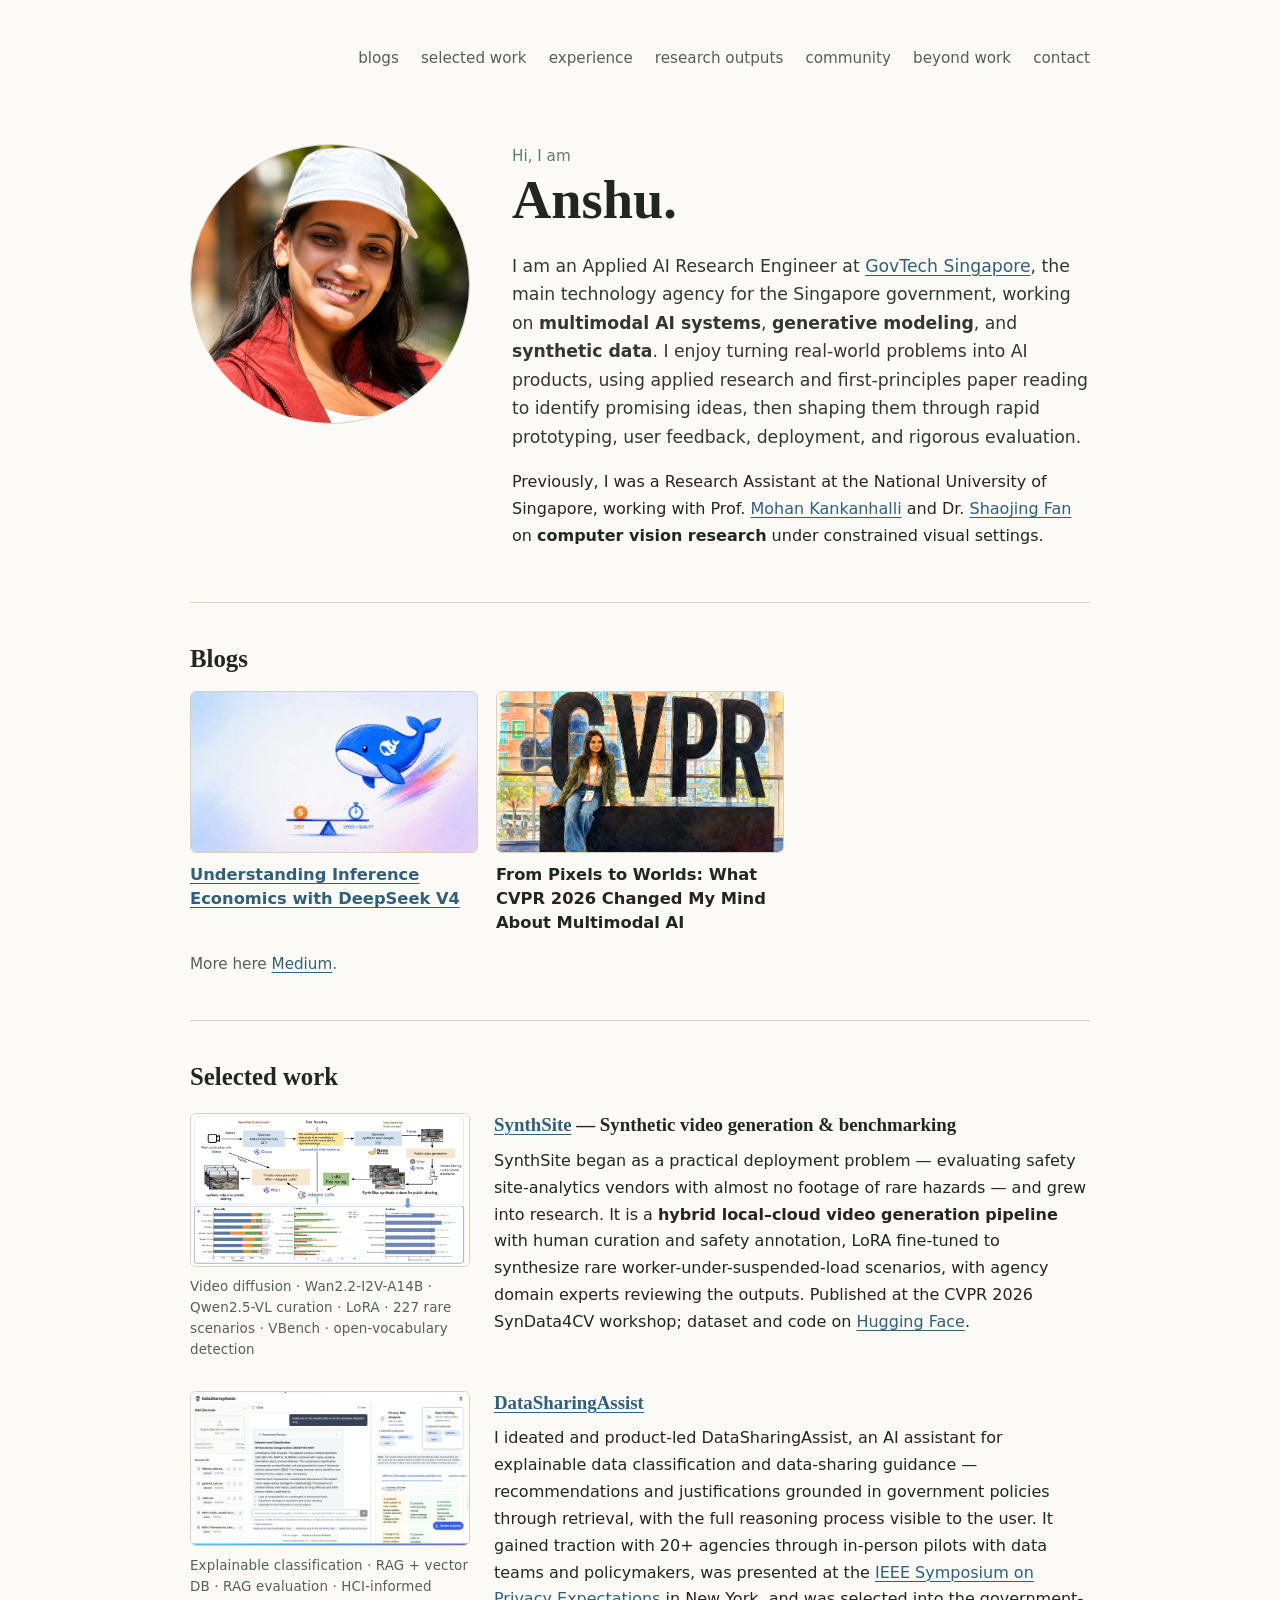
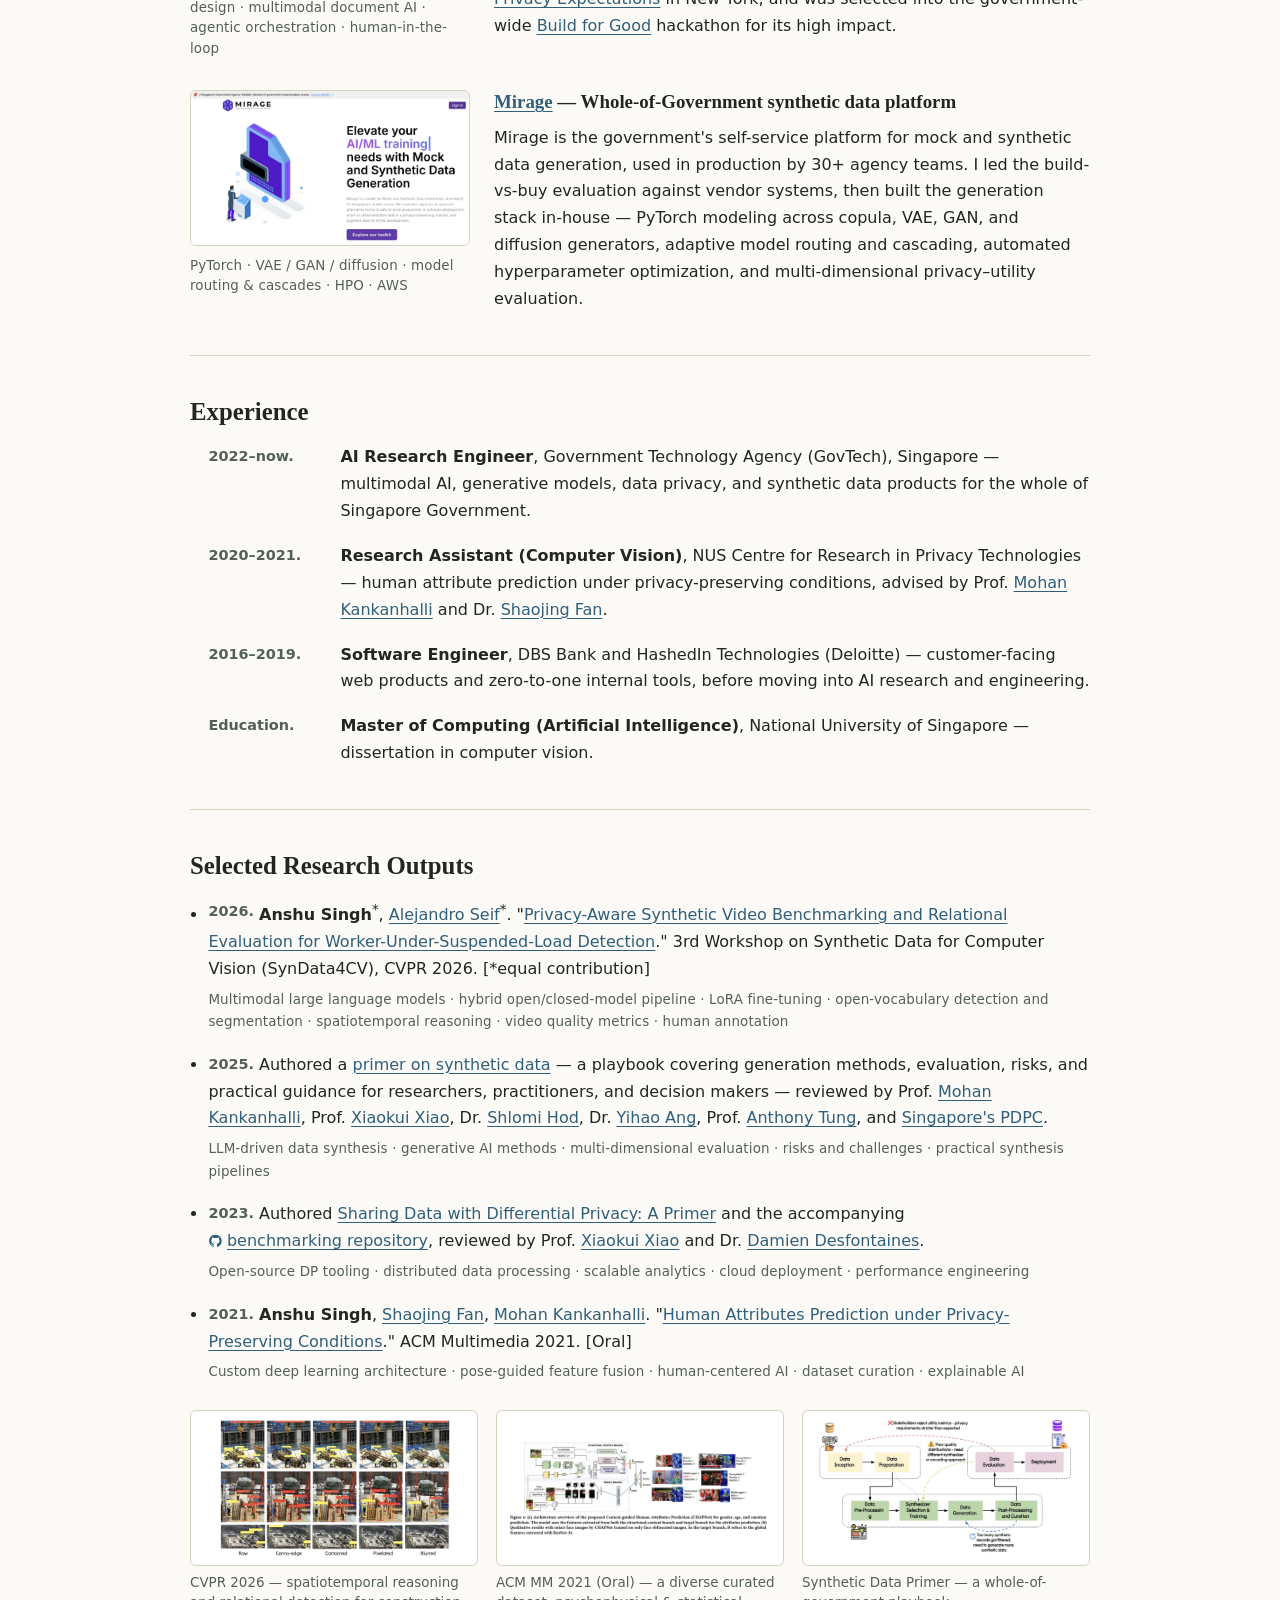
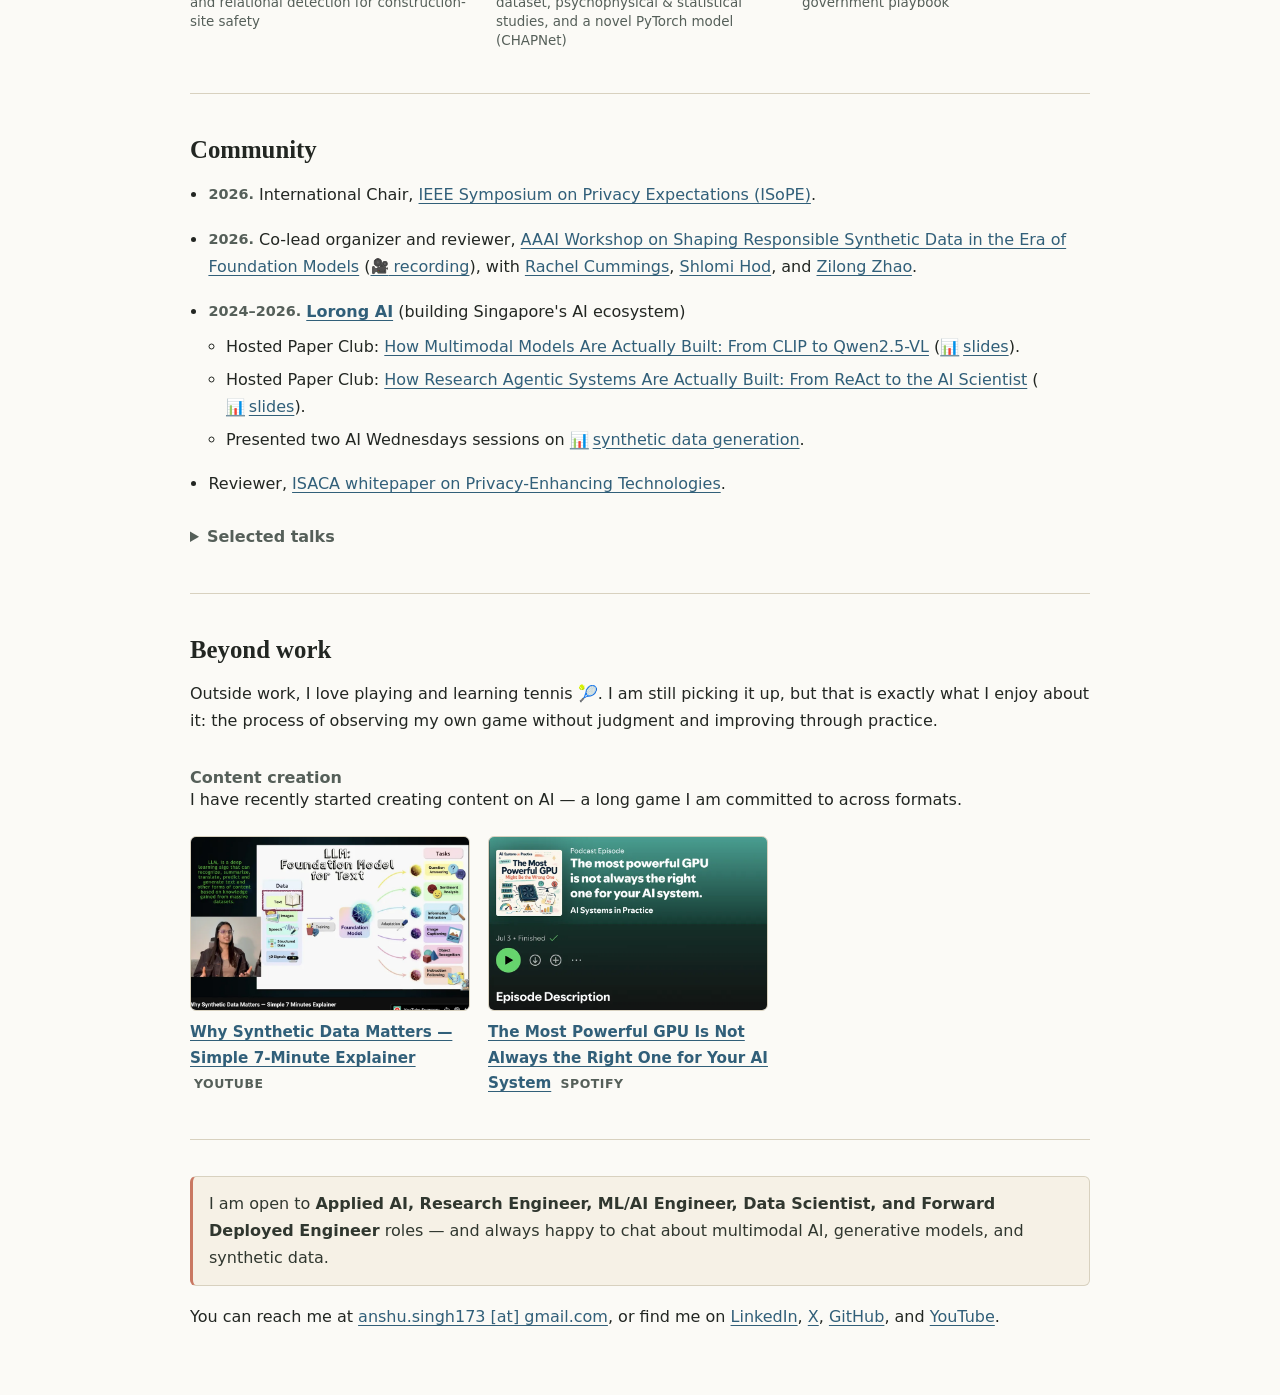
==== index.html @ 1de94bdf "Update bio and research outputs" ====
<!doctype html>
<html lang="en">
  <head>
    <meta charset="utf-8">
    <meta name="viewport" content="width=device-width, initial-scale=1">
    <title>Anshu Singh</title>
    <meta
      name="description"
      content="Anshu Singh is an Applied AI Research Engineer in Singapore building multimodal AI, computer vision, and synthetic data systems used across the Singapore Government."
    >
    <meta name="theme-color" content="#fbfaf6">
    <!-- Privacy-friendly analytics by Plausible -->
    <script async src="https://plausible.io/js/pa--8euGaAhtFjdisI6A7eGm.js"></script>
    <script>
      window.plausible = window.plausible || function () {
        (plausible.q = plausible.q || []).push(arguments);
      };
      plausible.init = plausible.init || function (i) {
        plausible.o = i || {};
      };
      plausible.init();
    </script>
    <link rel="stylesheet" href="styles.css">
  </head>
  <body>
    <svg aria-hidden="true" class="icon-defs">
      <symbol id="icon-github" viewBox="0 0 24 24">
        <path d="M12 1.7c-5.7 0-10.3 4.6-10.3 10.3 0 4.5 2.9 8.4 6.9 9.8.5.1.7-.2.7-.5v-1.8c-2.8.6-3.4-1.2-3.4-1.2-.5-1.1-1.1-1.4-1.1-1.4-.9-.6.1-.6.1-.6 1 .1 1.6 1.1 1.6 1.1.9 1.6 2.4 1.1 2.9.8.1-.7.4-1.1.7-1.4-2.2-.3-4.6-1.1-4.6-5 0-1.1.4-2 1.1-2.8-.1-.3-.5-1.3.1-2.8 0 0 .9-.3 2.8 1.1.8-.2 1.7-.3 2.6-.3.9 0 1.8.1 2.6.3 2-1.3 2.8-1.1 2.8-1.1.6 1.5.2 2.5.1 2.8.7.8 1.1 1.7 1.1 2.8 0 3.9-2.4 4.7-4.6 5 .4.3.7.9.7 1.8v2.7c0 .3.2.6.7.5 4-1.4 6.9-5.3 6.9-9.8 0-5.7-4.6-10.3-10.3-10.3Z"></path>
      </symbol>
      <symbol id="icon-youtube" viewBox="0 0 24 24">
        <path d="M23.5 6.2a3 3 0 0 0-2.1-2.1C19.5 3.6 12 3.6 12 3.6s-7.5 0-9.4.5A3 3 0 0 0 .5 6.2 31.8 31.8 0 0 0 0 12a31.8 31.8 0 0 0 .5 5.8 3 3 0 0 0 2.1 2.1c1.9.5 9.4.5 9.4.5s7.5 0 9.4-.5a3 3 0 0 0 2.1-2.1A31.8 31.8 0 0 0 24 12a31.8 31.8 0 0 0-.5-5.8ZM9.6 15.5v-7l6.2 3.5-6.2 3.5Z"></path>
      </symbol>
      <symbol id="icon-huggingface" viewBox="0 0 24 24">
        <path fill="none" stroke="currentColor" stroke-linecap="round" stroke-linejoin="round" stroke-width="1.7" d="M7.1 8.6a6 6 0 0 1 9.8 0M6.1 10.6c-2.2.2-3.8 1.8-3.8 3.9 0 2 1.6 3.6 3.6 3.6.9 0 1.7-.3 2.4-.9m9.6-6.6c2.2.2 3.8 1.8 3.8 3.9 0 2-1.6 3.6-3.6 3.6-.9 0-1.7-.3-2.4-.9M7.2 12.7c0 3 2.1 5.4 4.8 5.4s4.8-2.4 4.8-5.4"></path>
        <path d="M9.1 11.7a1 1 0 1 0 0-2 1 1 0 0 0 0 2Zm5.8 0a1 1 0 1 0 0-2 1 1 0 0 0 0 2Zm-4.6 2.6c.6.5 1.1.7 1.7.7s1.1-.2 1.7-.7a.8.8 0 0 0-1-1.2c-.3.2-.5.3-.7.3s-.4-.1-.7-.3a.8.8 0 1 0-1 1.2Z"></path>
      </symbol>
    </svg>
    <main class="page">
      <header class="masthead">
        <nav class="topnav" aria-label="Primary navigation">
          <a href="#blog">blogs</a>
          <a href="#systems">selected work</a>
          <a href="#experience">experience</a>
          <a href="#research">research outputs</a>
          <a href="#talks">community</a>
          <a href="#learning">beyond work</a>
          <a href="#contact">contact</a>
        </nav>

        <div class="intro">
          <img class="portrait" src="assets/profile.png" alt="Portrait of Anshu Singh">
          <div>
            <p class="hello">Hi, I am</p>
            <h1>Anshu.</h1>
            <p class="lead">
              I am an Applied AI Research Engineer at <a href="https://www.tech.gov.sg/" target="_blank" rel="noreferrer">GovTech Singapore</a>, the main technology agency for the Singapore government, working on <strong>multimodal AI systems</strong>, <strong>generative modeling</strong>, and <strong>synthetic data</strong>. I enjoy turning real-world problems into AI products, using applied research and first-principles paper reading to identify promising ideas, then shaping them through rapid prototyping, user feedback, deployment, and rigorous evaluation.
            </p>
            <p>
              Previously, I was a Research Assistant at the National University of Singapore, working with Prof. <a href="https://www.comp.nus.edu.sg/cs/people/mohan/" target="_blank" rel="noreferrer">Mohan Kankanhalli</a> and Dr. <a href="https://sites.google.com/site/fanshaojing/" target="_blank" rel="noreferrer">Shaojing Fan</a> on <strong>computer vision research</strong> under constrained visual settings.
            </p>
            <!--
            <p>
              At <a href="https://www.tech.gov.sg/" target="_blank" rel="noreferrer">GovTech Singapore</a>, I turn applied research into products for the whole of Singapore Government. I designed <a href="https://mirage.gov.sg/" target="_blank" rel="noreferrer">Mirage</a>, the government's synthetic data platform &mdash; from user engagements, surveys, and vendor benchmarking to writing its core engine &mdash; now used by 30+ agency teams. I also ideated and product-led <a href="https://build.tech.gov.sg/projects/2025/DataSharingAssist" target="_blank" rel="noreferrer">DataSharingAssist</a>, an AI assistant for data classification (20+ agencies), selected into the government-wide <a href="https://build.tech.gov.sg/" target="_blank" rel="noreferrer">Build for Good</a> hackathon for its high impact. Alongside, I consult for agencies on custom synthetic data problems across tabular, time-series, and unstructured data.
            </p>
            <p>
              My recent research explores <strong>synthetic video generation</strong> and evaluation for safety-critical computer vision tasks, published at the <a href="https://syndata4cv.github.io/" target="_blank" rel="noreferrer">CVPR 2026 SynData4CV workshop</a>. I hold a Masters in AI from the National University of Singapore.
            </p>
            -->
          </div>
        </div>
      </header>

      <section id="blog">
        <h2>Blogs</h2>
        <div class="home-blog-list">
          <article class="home-blog-card">
            <a class="home-blog-image" href="blogs/understanding-inference-economics.html">
              <img src="assets/substack_web.webp" alt="Illustration for Understanding Inference Economics with DeepSeek V4" loading="lazy" decoding="async">
            </a>
            <h3>
              <a href="blogs/understanding-inference-economics.html">Understanding Inference Economics with DeepSeek V4</a>
            </h3>
          </article>
          <article class="home-blog-card">
            <div class="home-blog-image">
              <img src="assets/cvpr-2026-devver-review.png" alt="Watercolor illustration of Anshu at CVPR" loading="lazy" decoding="async">
            </div>
            <h3>From Pixels to Worlds: What CVPR 2026 Changed My Mind About Multimodal AI</h3>
          </article>
        </div>
        <p class="blog-more">
          More here <a href="https://medium.com/@randomized0612" target="_blank" rel="noreferrer">Medium</a>.
        </p>
      </section>

      <section id="systems">
        <h2>Selected work</h2>

        <article class="system">
          <div class="system-media">
            <figure class="system-figure figure-medium">
              <a href="assets/cvpr2026.png" target="_blank" rel="noreferrer">
                <img src="assets/cvpr2026_web.webp" alt="SynthSite synthetic video generation and evaluation pipeline" loading="lazy" decoding="async">
              </a>
            </figure>
            <p class="tags">Video diffusion &middot; Wan2.2-I2V-A14B &middot; Qwen2.5-VL curation &middot; LoRA &middot; 227 rare scenarios &middot; VBench &middot; open-vocabulary detection</p>
          </div>
          <div class="system-copy">
            <h3><a href="https://huggingface.co/datasets/govtech/SynthSite" target="_blank" rel="noreferrer">SynthSite</a> &mdash; Synthetic video generation &amp; benchmarking</h3>
            <p>
              SynthSite began as a practical deployment problem &mdash; evaluating safety site-analytics vendors with almost no footage of rare hazards &mdash; and grew into research. It is a <strong>hybrid local&ndash;cloud video generation pipeline</strong> with human curation and safety annotation, LoRA fine-tuned to synthesize rare worker-under-suspended-load scenarios, with agency domain experts reviewing the outputs. Published at the CVPR 2026 SynData4CV workshop; dataset and code on <a href="https://huggingface.co/datasets/govtech/SynthSite" target="_blank" rel="noreferrer">Hugging Face</a>.
            </p>
          </div>
        </article>

        <article class="system">
          <div class="system-media">
            <figure class="system-figure">
              <a href="assets/datasharingassist.png" target="_blank" rel="noreferrer">
                <img src="assets/datasharingassist_web.webp" alt="DataSharingAssist interface showing policy-grounded data classification with visible reasoning" loading="lazy" decoding="async">
              </a>
            </figure>
            <p class="tags">Explainable classification &middot; RAG + vector DB &middot; RAG evaluation &middot; HCI-informed design &middot; multimodal document AI &middot; agentic orchestration &middot; human-in-the-loop</p>
          </div>
          <div class="system-copy">
            <h3><a href="https://build.tech.gov.sg/projects/2025/DataSharingAssist" target="_blank" rel="noreferrer">DataSharingAssist</a></h3>
            <p>
              I ideated and product-led DataSharingAssist, an AI assistant for explainable data classification and data-sharing guidance &mdash; recommendations and justifications grounded in government policies through retrieval, with the full reasoning process visible to the user. It gained traction with 20+ agencies through in-person pilots with data teams and policymakers, was presented at the <a href="https://ieee-isope.org/past-events/isope-2025/program/" target="_blank" rel="noreferrer">IEEE Symposium on Privacy Expectations</a> in New York, and was selected into the government-wide <a href="https://build.tech.gov.sg/" target="_blank" rel="noreferrer">Build for Good</a> hackathon for its high impact.
            </p>
            <!--
            <p>
              I am now evolving it into <strong>Privacy Scientist</strong>: a multimodal, agentic system pairing document intelligence &mdash; OCR, vision, and language understanding &mdash; with orchestrated agents for policy resolution, mitigation search, evaluation, and red-teaming, optimizing the privacy&ndash;utility trade-off with human verification in the loop.
            </p>
            -->
            <!-- Temporarily hidden: Privacy Scientist architecture image.
            <figure class="system-figure">
              <a href="assets/multimodal_agentic_intelligence.png" target="_blank" rel="noreferrer">
                <img src="assets/multimodal_agentic_intelligence_web.webp" alt="Privacy Scientist architecture: multimodal document intelligence, agentic orchestration, and mitigation tree search" loading="lazy" decoding="async">
              </a>
              <figcaption>Privacy Scientist &mdash; multimodal document intelligence with agentic mitigation search</figcaption>
            </figure>
            -->
          </div>
        </article>

        <article class="system">
          <div class="system-media">
            <figure class="system-figure figure-compact">
              <a href="assets/mirage.png" target="_blank" rel="noreferrer">
                <img src="assets/mirage_web.webp" alt="Mirage platform landing page" loading="lazy" decoding="async">
              </a>
            </figure>
            <p class="tags">PyTorch &middot; VAE / GAN / diffusion &middot; model routing &amp; cascades &middot; HPO &middot; AWS</p>
          </div>
          <div class="system-copy">
            <h3><a href="https://mirage.gov.sg/" target="_blank" rel="noreferrer">Mirage</a> &mdash; Whole-of-Government synthetic data platform</h3>
            <p>
              Mirage is the government's self-service platform for mock and synthetic data generation, used in production by 30+ agency teams. I led the build-vs-buy evaluation against vendor systems, then built the generation stack in-house &mdash; PyTorch modeling across copula, VAE, GAN, and diffusion generators, adaptive model routing and cascading, automated hyperparameter optimization, and multi-dimensional privacy&ndash;utility evaluation.
            </p>
          </div>
        </article>
      </section>

      <section id="experience">
        <h2>Experience</h2>
        <ul class="paper-list speaking-list">
          <li>
            <span class="item-year">2022&ndash;now.</span>
            <span class="item-detail"><strong>AI Research Engineer</strong>, Government Technology Agency (GovTech), Singapore &mdash; multimodal AI, generative models, data privacy, and synthetic data products for the whole of Singapore Government.</span>
          </li>
          <li>
            <span class="item-year">2020&ndash;2021.</span>
            <span class="item-detail"><strong>Research Assistant (Computer Vision)</strong>, NUS Centre for Research in Privacy Technologies &mdash; human attribute prediction under privacy-preserving conditions, advised by Prof. <a href="https://www.comp.nus.edu.sg/cs/people/mohan/" target="_blank" rel="noreferrer">Mohan Kankanhalli</a> and Dr. <a href="https://sites.google.com/site/fanshaojing/" target="_blank" rel="noreferrer">Shaojing Fan</a>.</span>
          </li>
          <li>
            <span class="item-year">2016&ndash;2019.</span>
            <span class="item-detail"><strong>Software Engineer</strong>, DBS Bank and HashedIn Technologies (Deloitte) &mdash; customer-facing web products and zero-to-one internal tools, before moving into AI research and engineering.</span>
          </li>
          <li>
            <span class="item-year">Education.</span>
            <span class="item-detail"><strong>Master of Computing (Artificial Intelligence)</strong>, National University of Singapore &mdash; dissertation in computer vision.</span>
          </li>
        </ul>
      </section>

      <section id="research">
        <h2>Selected Research Outputs</h2>
        <ul class="paper-list">
          <li>
            <span>2026.</span>
            <strong>Anshu Singh</strong><sup>*</sup>, <a href="https://www.linkedin.com/in/alejandroseif/" target="_blank" rel="noreferrer">Alejandro Seif</a><sup>*</sup>.
            "<a href="https://openreview.net/forum?id=dMfhFmDWsg" target="_blank" rel="noreferrer">Privacy-Aware Synthetic Video Benchmarking and Relational Evaluation for Worker-Under-Suspended-Load Detection</a>."
            3rd Workshop on Synthetic Data for Computer Vision (SynData4CV), CVPR 2026. [*equal contribution]
            <p class="tags research-item-tags">Multimodal large language models &middot; hybrid open/closed-model pipeline &middot; LoRA fine-tuning &middot; open-vocabulary detection and segmentation &middot; spatiotemporal reasoning &middot; video quality metrics &middot; human annotation</p>
          </li>
          <li>
            <span>2025.</span>
            Authored a <a href="https://public.practice.gto.tech.gov.sg/data/content/publications/synthetic-data/overview" target="_blank" rel="noreferrer">primer on synthetic data</a> &mdash; a playbook covering generation methods, evaluation, risks, and practical guidance for researchers, practitioners, and decision makers &mdash; reviewed by Prof. <a href="https://www.comp.nus.edu.sg/cs/people/mohan/" target="_blank" rel="noreferrer">Mohan Kankanhalli</a>, Prof. <a href="https://www.comp.nus.edu.sg/cs/people/xiaoxk/" target="_blank" rel="noreferrer">Xiaokui Xiao</a>, Dr. <a href="https://shlomi.hod.xyz/" target="_blank" rel="noreferrer">Shlomi Hod</a>, Dr. <a href="https://www.linkedin.com/in/yihaoang/" target="_blank" rel="noreferrer">Yihao Ang</a>, Prof. <a href="https://www.linkedin.com/in/anthony-tung-41788657/" target="_blank" rel="noreferrer">Anthony Tung</a>, and <a href="https://www.pdpc.gov.sg/" target="_blank" rel="noreferrer">Singapore's PDPC</a>.
            <p class="tags research-item-tags">LLM-driven data synthesis &middot; generative AI methods &middot; multi-dimensional evaluation &middot; risks and challenges &middot; practical synthesis pipelines</p>
          </li>
          <li>
            <span>2023.</span>
            Authored <a href="https://github.com/dsaidgovsg/benchmarking-differential-privacy-tools/blob/main/whitepaper_on_differential_privacy_v1_11th_may_2023.pdf" target="_blank" rel="noreferrer">Sharing Data with Differential Privacy: A Primer</a> and the accompanying <a class="repo-link" href="https://github.com/dsaidgovsg/benchmarking-differential-privacy-tools" target="_blank" rel="noreferrer"><svg aria-hidden="true"><use href="#icon-github"></use></svg>benchmarking repository</a>, reviewed by Prof. <a href="https://www.comp.nus.edu.sg/cs/people/xiaoxk/" target="_blank" rel="noreferrer">Xiaokui Xiao</a> and Dr. <a href="https://desfontain.es/serious.html" target="_blank" rel="noreferrer">Damien Desfontaines</a>.
            <p class="tags research-item-tags">Open-source DP tooling &middot; distributed data processing &middot; scalable analytics &middot; cloud deployment &middot; performance engineering</p>
          </li>
          <li>
            <span>2021.</span>
            <strong>Anshu Singh</strong>, <a href="https://sites.google.com/site/fanshaojing/" target="_blank" rel="noreferrer">Shaojing Fan</a>, <a href="https://www.comp.nus.edu.sg/cs/people/mohan/" target="_blank" rel="noreferrer">Mohan Kankanhalli</a>.
            "<a href="https://dblp.org/rec/conf/mm/SinghFK21" target="_blank" rel="noreferrer">Human Attributes Prediction under Privacy-Preserving Conditions</a>."
            ACM Multimedia 2021. [Oral]
            <p class="tags research-item-tags">Custom deep learning architecture &middot; pose-guided feature fusion &middot; human-centered AI &middot; dataset curation &middot; explainable AI</p>
          </li>
        </ul>
        <div class="figure-row">
          <figure>
            <a href="assets/cvpr_2026_worker_detection.png" target="_blank" rel="noreferrer">
              <img src="assets/cvpr_2026_worker_detection_web.webp" alt="Spatiotemporal reasoning and relational worker-under-suspended-load detection examples on construction sites" loading="lazy" decoding="async">
            </a>
            <figcaption>CVPR 2026 &mdash; spatiotemporal reasoning and relational detection for construction-site safety</figcaption>
          </figure>
          <figure>
            <a href="assets/acm2021.png" target="_blank" rel="noreferrer">
              <img src="assets/acm2021_web.webp" alt="CHAPNet architecture for context-guided human attribute prediction" loading="lazy" decoding="async">
            </a>
            <figcaption>ACM MM 2021 (Oral) &mdash; a diverse curated dataset, psychophysical &amp; statistical studies, and a novel PyTorch model (CHAPNet)</figcaption>
          </figure>
          <figure>
            <a href="assets/synthetic_data_primer.png" target="_blank" rel="noreferrer">
              <img src="assets/synthetic_data_primer_web.webp" alt="Overview page of the Synthetic Data Primer" loading="lazy" decoding="async">
            </a>
            <figcaption>Synthetic Data Primer &mdash; a whole-of-government playbook</figcaption>
          </figure>
        </div>
      </section>

      <section id="talks">
        <h2>Community</h2>
        <ul class="paper-list">
          <li>
            <span>2026.</span>
            International Chair, <a href="https://ieee-isope.org/" target="_blank" rel="noreferrer">IEEE Symposium on Privacy Expectations (ISoPE)</a>.
          </li>
          <li>
            <span>2026.</span>
            Co-lead organizer and reviewer, <a href="https://responsible-synthetic-data.github.io/" target="_blank" rel="noreferrer">AAAI Workshop on Shaping Responsible Synthetic Data in the Era of Foundation Models</a> (<a href="https://us06web.zoom.us/rec/play/fg50zEaNsR0_7W8M6YmZP9z6EENAxh19v1-RHifjPJYhbbWTuQSlBAFSbnOjuOipGny0fJY9VZB-EMmc.UTDezH-GYXC4DX0i?eagerLoadZvaPages=&amp;accessLevel=meeting&amp;canPlayFromShare=true&amp;from=share_recording_detail&amp;continueMode=true&amp;componentName=rec-play&amp;originRequestUrl=https%3A%2F%2Fus06web.zoom.us%2Frec%2Fshare%2FlqJ_JumU_0NR-3_MBtrZk7VHmYRdL4QxdepOGhu2kaEhgZqb0uQMziBJ0ivwPTn8.8GMVBjI592_ZMZAZ" target="_blank" rel="noreferrer"><span class="link-emoji" aria-hidden="true">🎥</span> recording</a>), with <a href="https://www.engineering.columbia.edu/faculty-staff/directory/rachel-cummings" target="_blank" rel="noreferrer">Rachel Cummings</a>, <a href="https://shlomi.hod.xyz/" target="_blank" rel="noreferrer">Shlomi Hod</a>, and <a href="https://www.linkedin.com/in/zilong-zhao/" target="_blank" rel="noreferrer">Zilong Zhao</a>.
          </li>
          <li class="community-group">
            <span>2024&ndash;2026.</span>
            <strong><a href="https://lorong.ai/" target="_blank" rel="noreferrer">Lorong AI</a></strong> (building Singapore's AI ecosystem)
            <ul class="community-sublist">
              <li>Hosted Paper Club: <a href="https://luma.com/z4b2koud" target="_blank" rel="noreferrer">How Multimodal Models Are Actually Built: From CLIP to Qwen2.5-VL</a> (<a class="slides-link" href="https://docs.google.com/presentation/d/1woaNFyc_mWGukAUen_wFqowRn724Wd4Wy_gN6rRIF5o/edit?slide=id.p1#slide=id.p1" target="_blank" rel="noreferrer"><span class="link-emoji" aria-hidden="true">📊</span>slides</a>).</li>
              <li>Hosted Paper Club: <a href="https://luma.com/y7825sm1" target="_blank" rel="noreferrer">How Research Agentic Systems Are Actually Built: From ReAct to the AI Scientist</a> (<a class="slides-link" href="https://docs.google.com/presentation/d/1XT6Vi8Xk3TNwxxp4rzr6FzrOcAYTuT4qq520SPiWNPo/edit?usp=sharing" target="_blank" rel="noreferrer"><span class="link-emoji" aria-hidden="true">📊</span>slides</a>).</li>
              <li>Presented two AI Wednesdays sessions on <a class="slides-link" href="https://docs.google.com/presentation/d/1HBnbylS7w37RZjriFHOXxpV5Zj2py8Cd/edit?usp=sharing&amp;ouid=109530204851049367310&amp;rtpof=true&amp;sd=true" target="_blank" rel="noreferrer"><span class="link-emoji" aria-hidden="true">📊</span>synthetic data generation</a>.</li>
            </ul>
          </li>
          <li>
            Reviewer, <a href="https://www.isaca.org/-/media/files/isacadp/project/isaca/resources/white-papers/exploring-practical-considerations-and-applications-for-privacy-enhancing-technologies_0524.pdf" target="_blank" rel="noreferrer">ISACA whitepaper on Privacy-Enhancing Technologies</a>.
          </li>
        </ul>

        <details class="talks-details">
          <summary>Selected talks</summary>
          <ul class="paper-list speaking-list">
            <li>
              <span class="item-year">2026.</span>
              <span class="item-detail"><a href="https://openreview.net/forum?id=dMfhFmDWsg" target="_blank" rel="noreferrer"><em>SynthSite: Privacy-Aware Synthetic Video Benchmarking for Worker-Under-Suspended-Load Detection</em></a> (<a class="poster-link" href="assets/cvpr-2026-synthsite-poster.pdf" target="_blank" rel="noreferrer"><span class="link-emoji" aria-hidden="true">🖼️</span>poster</a>), presented at the 3rd Workshop on Synthetic Data for Computer Vision (SynData4CV), CVPR 2026, Denver, USA 🇺🇸.</span>
            </li>
            <li>
              <span class="item-year">2025.</span>
              <span class="item-detail"><em>Empowering Government Agencies in Singapore for Confident Data Sharing: Design and Early Insights from an AI-powered Tool for Data Privacy and Quality Assessment</em>, <a href="https://ieee-isope.org/past-events/isope-2025/program/" target="_blank" rel="noreferrer">IEEE Symposium on Privacy Expectations (ISoPE)</a>, New York, USA 🇺🇸.</span>
            </li>
            <li>
              <span class="item-year">2025.</span>
              <span class="item-detail"><a class="video-link" href="https://youtu.be/mbdA0ObrBac?t=1366" target="_blank" rel="noreferrer"><svg aria-hidden="true"><use href="#icon-youtube"></use></svg><em>Enabling Better Guidance for Data Classifications through an AI-assisted Educational Tool</em></a> (<a class="slides-link" href="https://docs.google.com/presentation/d/1ZppPz1E0i8Fbh2ROeRVgm1DRsdGmPsSe/edit?usp=sharing&amp;ouid=109530204851049367310&amp;rtpof=true&amp;sd=true" target="_blank" rel="noreferrer"><span class="link-emoji" aria-hidden="true">📊</span>slides</a>), GovTech STACK Meetup.</span>
            </li>
            <li>
              <span class="item-year">2024.</span>
              <span class="item-detail"><a class="video-link" href="https://youtu.be/N_qD8HOmCHw?t=91" target="_blank" rel="noreferrer"><svg aria-hidden="true"><use href="#icon-youtube"></use></svg><em>Bridge the Usability Gap For Widespread Adoption Of Differential Privacy</em></a>, Sydney Privacy Workshop, University of Sydney, Sydney, Australia 🇦🇺.</span>
            </li>
            <li>
              <span class="item-year">2024.</span>
              <span class="item-detail"><a class="repo-link" href="https://github.com/dsaidgovsg/benchmarking-synthetic-data-generators" target="_blank" rel="noreferrer"><svg aria-hidden="true"><use href="#icon-github"></use></svg><em>Workshop on synthetic data</em></a> (<a class="slides-link" href="https://docs.google.com/presentation/d/1AS1eI3k7G--fZkDGCUbTx8UWxRzsRhfc/edit?usp=sharing&amp;ouid=109530204851049367310&amp;rtpof=true&amp;sd=true" target="_blank" rel="noreferrer"><span class="link-emoji" aria-hidden="true">📊</span>slides</a>), GovTech STACK Developer Conference.</span>
            </li>
            <li>
              <span class="item-year">2023.</span>
              <span class="item-detail"><a class="video-link" href="https://youtu.be/gTCKmPX6Nt0?t=655" target="_blank" rel="noreferrer"><svg aria-hidden="true"><use href="#icon-youtube"></use></svg><em>Privacy in the Public Sector: Lessons Learned and Strategies for Success</em></a>, USENIX Conference on Privacy Engineering Practice and Respect (PEPR), California, USA 🇺🇸.</span>
            </li>
            <li>
              <span class="item-year">2023.</span>
              <span class="item-detail"><a class="video-link" href="https://youtu.be/lmo3awiji0s?t=1626" target="_blank" rel="noreferrer"><svg aria-hidden="true"><use href="#icon-youtube"></use></svg><em>Implementing Differential Privacy</em></a>, GovTech STACK x Data Science &amp; AI Series Meetup.</span>
            </li>
            <li>
              <span class="item-year">2022.</span>
              <span class="item-detail"><a class="repo-link" href="https://github.com/dsaidgovsg/stack-2022-differential-privacy-workshop" target="_blank" rel="noreferrer"><svg aria-hidden="true"><use href="#icon-github"></use></svg><em>Workshop on Differential Private Statistics Release</em></a>, <a href="https://www.developer.tech.gov.sg/communities/events/conferences/stack-2022-developer-conference/agenda/workshops.html" target="_blank" rel="noreferrer">GovTech STACK Developer Conference</a>.</span>
            </li>
          </ul>
        </details>
      </section>

      <!-- Some writing: commented out per Anshu's request (2026-07-07); restore by removing this comment wrapper
      <section id="writing">
        <h2>Some writing</h2>
        <ul class="paper-list">
          <li>
            <a href="https://anshu0612.substack.com/p/understanding-inference-economics" target="_blank" rel="noreferrer">Understanding Inference Economics with DeepSeek V4</a>
          </li>
          <li>
            <a href="https://medium.com/dsaid-govtech/synthetic-data-navigating-its-methodologies-applications-and-challenges-9af7e5e4208d" target="_blank" rel="noreferrer">Synthetic Data: Navigating Its Methodologies, Applications and Challenges</a>
          </li>
          <li>
            <a href="https://medium.com/dsaid-govtech/protecting-your-data-privacy-with-differential-privacy-an-introduction-abee1d7fcb63" target="_blank" rel="noreferrer">Sharing Data with Differential Privacy: A Primer</a>
          </li>
          <li>
            <a href="https://medium.com/dsaid-govtech/practitioners-guide-to-accessing-emerging-differential-privacy-tools-861acddb2a44" target="_blank" rel="noreferrer">Practitioners' Guide to Accessing Emerging Differential Privacy Tools</a>
          </li>
          <li>
            <a href="https://randomized0612.medium.com/facing-ais-winning-facade-with-face-images-e2b46262b507" target="_blank" rel="noreferrer">Why Should You Care About Facial Privacy?</a>
          </li>
        </ul>
      </section>
      -->

      <section id="learning">
        <h2>Beyond work</h2>
        <p>
          Outside work, I love playing and learning tennis 🎾. I am still picking it up, but that is exactly what I enjoy about it: the process of observing my own game without judgment and improving through practice.
        </p>
        <p class="list-label">Content creation</p>
        <p>
          I have recently started creating content on AI &mdash; a long game I am committed to across formats.
        </p>
        <div class="media-cards">
          <div class="media-card">
            <a href="https://www.youtube.com/@droolingoverai" target="_blank" rel="noreferrer">
              <img src="assets/youtube_web.webp" alt="DroolingOverAI YouTube video on why synthetic data matters" loading="lazy" decoding="async">
            </a>
            <span class="media-card-title"><a href="https://www.youtube.com/@droolingoverai" target="_blank" rel="noreferrer">Why Synthetic Data Matters &mdash; Simple 7-Minute Explainer</a> <span class="media-card-tag">YouTube</span></span>
          </div>
          <div class="media-card">
            <a href="https://open.spotify.com/episode/6avAOBLxxDabBzxp1h6OWN" target="_blank" rel="noreferrer">
              <img src="assets/spotify_web.webp" alt="AI Systems in Practice podcast episode on choosing GPUs" loading="lazy" decoding="async">
            </a>
            <span class="media-card-title"><a href="https://open.spotify.com/episode/6avAOBLxxDabBzxp1h6OWN" target="_blank" rel="noreferrer">The Most Powerful GPU Is Not Always the Right One for Your AI System</a> <span class="media-card-tag">Spotify</span></span>
          </div>
        </div>
      </section>

      <footer id="contact">
        <p class="availability-note">
          I am open to <strong>Applied AI, Research Engineer, ML/AI Engineer, Data Scientist, and Forward Deployed Engineer</strong> roles &mdash; and always happy to chat about multimodal AI, generative models, and synthetic data.
        </p>
        <p>
          You can reach me at <a class="email-link" data-user="anshu.singh173" data-domain="gmail.com" href="#" aria-label="Email Anshu">email</a>, or find me on <a href="https://www.linkedin.com/in/anshu-singh/" target="_blank" rel="noreferrer">LinkedIn</a>, <a href="https://x.com/randomized0612" target="_blank" rel="noreferrer">X</a>, <a href="https://github.com/anshu0612" target="_blank" rel="noreferrer">GitHub</a>, and <a href="https://www.youtube.com/@droolingoverai" target="_blank" rel="noreferrer">YouTube</a>.
        </p>
      </footer>
    </main>
    <script>
      const emailLink = document.querySelector(".email-link");
      if (emailLink) {
        const email = `${emailLink.dataset.user}@${emailLink.dataset.domain}`;
        emailLink.href = `mailto:${email}`;
        emailLink.textContent = email.replace("@", " [at] ");
      }
    </script>
  </body>
</html>
---- styles.css ----
:root {
  --paper: #fbfaf6;
  --ink: #222622;
  --soft-ink: #555f59;
  --line: #d8d1bf;
  --blue: #315f79;
  --green: #5f7d64;
  --coral: #c97862;
}

* {
  box-sizing: border-box;
}

html {
  scroll-behavior: smooth;
}

body {
  margin: 0;
  color: var(--ink);
  background: var(--paper);
  font-family: ui-sans-serif, system-ui, -apple-system, BlinkMacSystemFont, "Segoe UI", sans-serif;
  font-size: 16px;
  line-height: 1.68;
}

a {
  color: var(--blue);
  text-decoration-thickness: 1px;
  text-underline-offset: 0.18em;
}

a:hover {
  color: var(--coral);
}

.icon-defs {
  position: absolute;
  width: 0;
  height: 0;
  overflow: hidden;
}

h1,
h2,
p {
  margin-top: 0;
}

h1,
h2 {
  font-family: ui-serif, Georgia, Cambria, "Times New Roman", serif;
  font-weight: 600;
  line-height: 1.15;
  letter-spacing: 0;
}

h1 {
  margin-bottom: 20px;
  font-size: 3.4rem;
}

h2 {
  margin: 0 0 16px;
  font-size: 1.55rem;
}

p {
  margin-bottom: 18px;
}

.page {
  width: min(900px, calc(100% - 36px));
  margin: 0 auto;
  padding: 36px 0 64px;
}

.masthead {
  padding: 10px 0 34px;
  border-bottom: 1px solid var(--line);
}

.topnav {
  display: flex;
  flex-wrap: wrap;
  gap: 10px 22px;
  justify-content: flex-end;
  margin-bottom: 72px;
  color: var(--soft-ink);
  font-size: 0.95rem;
}

.topnav a {
  color: inherit;
  text-decoration: none;
}

.topnav a:hover {
  color: var(--blue);
  text-decoration: underline;
  text-underline-offset: 0.18em;
}

.intro {
  display: grid;
  grid-template-columns: 280px minmax(0, 1fr);
  gap: 42px;
  align-items: start;
}

.portrait {
  width: 280px;
  aspect-ratio: 1;
  border: 1px solid var(--line);
  border-radius: 50%;
  object-fit: cover;
  object-position: 50% 34%;
}

.hello {
  margin-bottom: 0;
  color: var(--green);
  font-size: 0.95rem;
}

.lead {
  color: #313833;
  font-size: 1.08rem;
  line-height: 1.65;
}

section {
  padding: 42px 0;
  border-bottom: 1px solid var(--line);
}

footer {
  padding-top: 36px;
}

footer p {
  margin-bottom: 0;
}

.availability-note {
  margin-bottom: 18px;
  padding: 14px 16px;
  color: #30372f;
  background: #f6f1e6;
  border: 1px solid var(--line);
  border-left: 3px solid var(--coral);
  border-radius: 6px;
}

.paper-list {
  margin: 18px 0 0;
  padding-left: 1.15rem;
  list-style: disc;
}

.paper-list li {
  margin: 0 0 18px;
}

.paper-list li:last-child {
  margin-bottom: 0;
}

.paper-list span {
  display: inline;
  width: auto;
  color: var(--soft-ink);
  font-size: 0.9rem;
  font-weight: 600;
  white-space: nowrap;
  vertical-align: top;
}

.list-label {
  margin: 30px 0 -4px;
  color: var(--soft-ink);
  font-weight: 700;
}

.speaking-list li {
  display: grid;
  grid-template-columns: 7.5rem minmax(0, 1fr);
  gap: 0.75rem;
}

.speaking-list .item-year {
  color: var(--soft-ink);
  font-size: 0.9rem;
  font-weight: 600;
  white-space: nowrap;
}

.speaking-list .item-detail {
  color: inherit;
  font-size: inherit;
  font-weight: 400;
  white-space: normal;
}

.talks-details {
  margin-top: 26px;
}

.talks-details summary {
  color: var(--soft-ink);
  cursor: pointer;
  font-weight: 700;
}

.talks-details summary:hover {
  color: var(--blue);
}

.talks-details .paper-list {
  margin-top: 18px;
}

.community-sublist {
  margin: 8px 0 0;
  padding-left: 1.1rem;
}

.community-sublist li {
  margin-bottom: 6px;
}

.community-sublist li:last-child {
  margin-bottom: 0;
}

.repo-link,
.video-link,
.huggingface-link,
.slides-link,
.poster-link {
  display: inline-flex;
  align-items: baseline;
  gap: 0.24em;
}

.repo-link svg,
.video-link svg,
.huggingface-link svg {
  width: 0.92em;
  height: 0.92em;
  flex: 0 0 auto;
  fill: currentColor;
  transform: translateY(0.1em);
}

.video-link svg {
  width: 1.04em;
}

.huggingface-link svg {
  width: 1.08em;
  height: 1.08em;
}

.slides-link .link-emoji,
.poster-link .link-emoji {
  color: currentColor;
  display: inline-block;
  font-size: 0.95em;
  font-weight: 400;
  transform: translateY(0.02em);
  vertical-align: baseline;
  white-space: normal;
}

h3 {
  margin: 0 0 10px;
  font-family: ui-serif, Georgia, Cambria, "Times New Roman", serif;
  font-size: 1.18rem;
  font-weight: 600;
  line-height: 1.3;
}

.system {
  display: grid;
  grid-template-columns: minmax(180px, 280px) minmax(0, 1fr);
  gap: 24px;
  align-items: start;
  margin-top: 30px;
}

.system:first-of-type {
  margin-top: 22px;
}

.system-copy h3 {
  margin-top: 0;
}

.system-copy p:last-child,
.system-media .tags {
  margin-bottom: 0;
}

.system-figure {
  margin: 0;
}

#systems .system-figure,
#systems .figure-compact,
#systems .figure-medium {
  max-width: 280px;
}

.system-figure img,
.figure-row img {
  display: block;
  width: 100%;
  height: auto;
  border: 1px solid var(--line);
  border-radius: 6px;
  background: #fff;
}

.system-figure a:hover img,
.figure-row a:hover img {
  border-color: var(--blue);
}

.figure-pair {
  display: grid;
  grid-template-columns: repeat(auto-fit, minmax(180px, 280px));
  gap: 18px;
  justify-content: start;
  margin-top: 6px;
}

.figure-pair .system-figure {
  margin: 0;
}

figcaption {
  margin-top: 7px;
  color: var(--soft-ink);
  font-size: 0.84rem;
  line-height: 1.45;
}

.tags {
  margin: -8px 0 14px;
  color: var(--soft-ink);
  font-size: 0.84rem;
  letter-spacing: 0.01em;
}

#systems .tags {
  margin: 10px 0 0;
  line-height: 1.55;
}

.research-item-tags {
  margin: 6px 0 0;
}

.figure-compact {
  max-width: 440px;
}

.figure-medium {
  max-width: 580px;
}

.figure-row {
  display: grid;
  grid-template-columns: repeat(3, minmax(0, 1fr));
  gap: 18px;
  margin: 26px 0 0;
}

.figure-row figure {
  margin: 0;
}

.figure-row img {
  height: 156px;
  padding: 8px;
  object-fit: contain;
}

.home-blog-list {
  display: grid;
  grid-template-columns: repeat(3, minmax(0, 1fr));
  gap: 18px;
  margin-top: 18px;
}

.home-blog-card {
  min-width: 0;
}

.home-blog-image {
  display: block;
  margin-bottom: 10px;
}

.home-blog-image img {
  display: block;
  width: 100%;
  aspect-ratio: 16 / 9;
  object-fit: cover;
  border: 1px solid var(--line);
  border-radius: 6px;
  background: #fff;
}

.home-blog-image:hover img {
  border-color: var(--blue);
}

.home-blog-card h3 {
  margin-bottom: 0;
  font-family: ui-sans-serif, system-ui, -apple-system, BlinkMacSystemFont, "Segoe UI", sans-serif;
  font-size: 1.02rem;
  font-weight: 700;
  line-height: 1.45;
}

.blog-more {
  margin: 18px 0 0;
  color: var(--soft-ink);
  font-size: 0.95rem;
}

.media-cards {
  display: grid;
  grid-template-columns: repeat(auto-fit, minmax(180px, 280px));
  gap: 18px;
  justify-content: start;
  margin-top: 22px;
}

.media-card img {
  display: block;
  width: 100%;
  aspect-ratio: 16 / 10;
  object-fit: cover;
  object-position: top;
  border: 1px solid var(--line);
  border-radius: 6px;
  background: #fff;
}

.media-card a:hover img {
  border-color: var(--blue);
}

.media-card-title {
  display: block;
  margin-top: 9px;
  font-weight: 600;
  font-size: 0.95rem;
}

.media-card-tag {
  margin-left: 4px;
  color: var(--soft-ink);
  font-size: 0.78rem;
  font-weight: 600;
  text-transform: uppercase;
  letter-spacing: 0.04em;
}

.media-card-desc {
  display: block;
  margin-top: 4px;
  color: var(--soft-ink);
  font-size: 0.88rem;
  line-height: 1.5;
}

.topnav a[aria-current="page"] {
  color: var(--blue);
  text-decoration: underline;
  text-underline-offset: 0.18em;
}

.blog-masthead .topnav {
  margin-bottom: 58px;
}

.blog-lead {
  max-width: 720px;
}

.blog-index {
  border-bottom: 0;
}

.blog-list {
  margin: 0;
  padding: 0;
  list-style: none;
}

.blog-list li {
  display: grid;
  grid-template-columns: 8.5rem minmax(0, 1fr);
  gap: 1rem;
  padding: 22px 0;
  border-bottom: 1px solid var(--line);
}

.blog-list li:first-child {
  padding-top: 0;
}

.blog-list p {
  grid-column: 2;
  margin: -4px 0 0;
  color: var(--soft-ink);
}

.blog-date {
  color: var(--soft-ink);
  font-size: 0.9rem;
  font-weight: 600;
  white-space: nowrap;
}

.blog-title {
  font-family: ui-serif, Georgia, Cambria, "Times New Roman", serif;
  font-size: 1.25rem;
  font-weight: 600;
  line-height: 1.3;
}

.blog-back {
  margin-bottom: 20px;
  font-size: 0.95rem;
}

.blog-post-header {
  max-width: 760px;
}

.blog-source {
  color: var(--soft-ink);
  font-size: 0.95rem;
}

.blog-post {
  max-width: 760px;
  margin: 0 auto;
  padding: 42px 0 0;
}

.blog-post p,
.blog-post li {
  font-size: 1.02rem;
  line-height: 1.72;
}

.blog-post h2 {
  margin: 44px 0 14px;
  font-size: 1.55rem;
}

.blog-post h3 {
  margin: 32px 0 12px;
  color: #30372f;
  font-size: 1.15rem;
}

.blog-post ul,
.blog-post ol {
  margin: 0 0 20px;
  padding-left: 1.3rem;
}

.blog-post li {
  margin-bottom: 8px;
}

.blog-post li p {
  margin-bottom: 0;
}

.blog-post figure {
  margin: 30px 0;
}

.blog-post figure img {
  display: block;
  width: 100%;
  height: auto;
  border: 1px solid var(--line);
  border-radius: 6px;
  background: #fff;
}

.blog-post figure a:hover img {
  border-color: var(--blue);
}

.blog-post figcaption {
  max-width: 92%;
  margin-top: 9px;
}

.blog-callout {
  margin: 26px 0;
  padding: 16px 18px;
  background: #f6f1e6;
  border: 1px solid var(--line);
  border-left: 3px solid var(--blue);
  border-radius: 6px;
}

.blog-callout p:last-child {
  margin-bottom: 0;
}

.blog-post hr {
  margin: 42px 0 28px;
  border: 0;
  border-top: 1px solid var(--line);
}

@media (max-width: 680px) {
  .page {
    width: min(100% - 28px, 900px);
    padding-top: 24px;
  }

  .topnav {
    justify-content: flex-start;
    margin-bottom: 44px;
  }

  .intro {
    grid-template-columns: 1fr;
    gap: 22px;
  }

  .system {
    grid-template-columns: 1fr;
    gap: 14px;
  }

  #systems .system-figure,
  #systems .figure-compact,
  #systems .figure-medium {
    max-width: none;
  }

  .portrait {
    width: 200px;
  }

  h1 {
    font-size: 2.9rem;
  }

  section {
    padding: 34px 0;
  }

  .speaking-list li {
    grid-template-columns: 1fr;
    gap: 0;
  }

  .paper-list span {
    white-space: normal;
  }

  .figure-row,
  .figure-pair,
  .home-blog-list,
  .media-cards {
    grid-template-columns: 1fr;
  }

  .figure-row img {
    height: auto;
    padding: 0;
  }

  .blog-list li {
    grid-template-columns: 1fr;
    gap: 4px;
  }

  .blog-list p {
    grid-column: 1;
  }

  .blog-post {
    padding-top: 34px;
  }
}
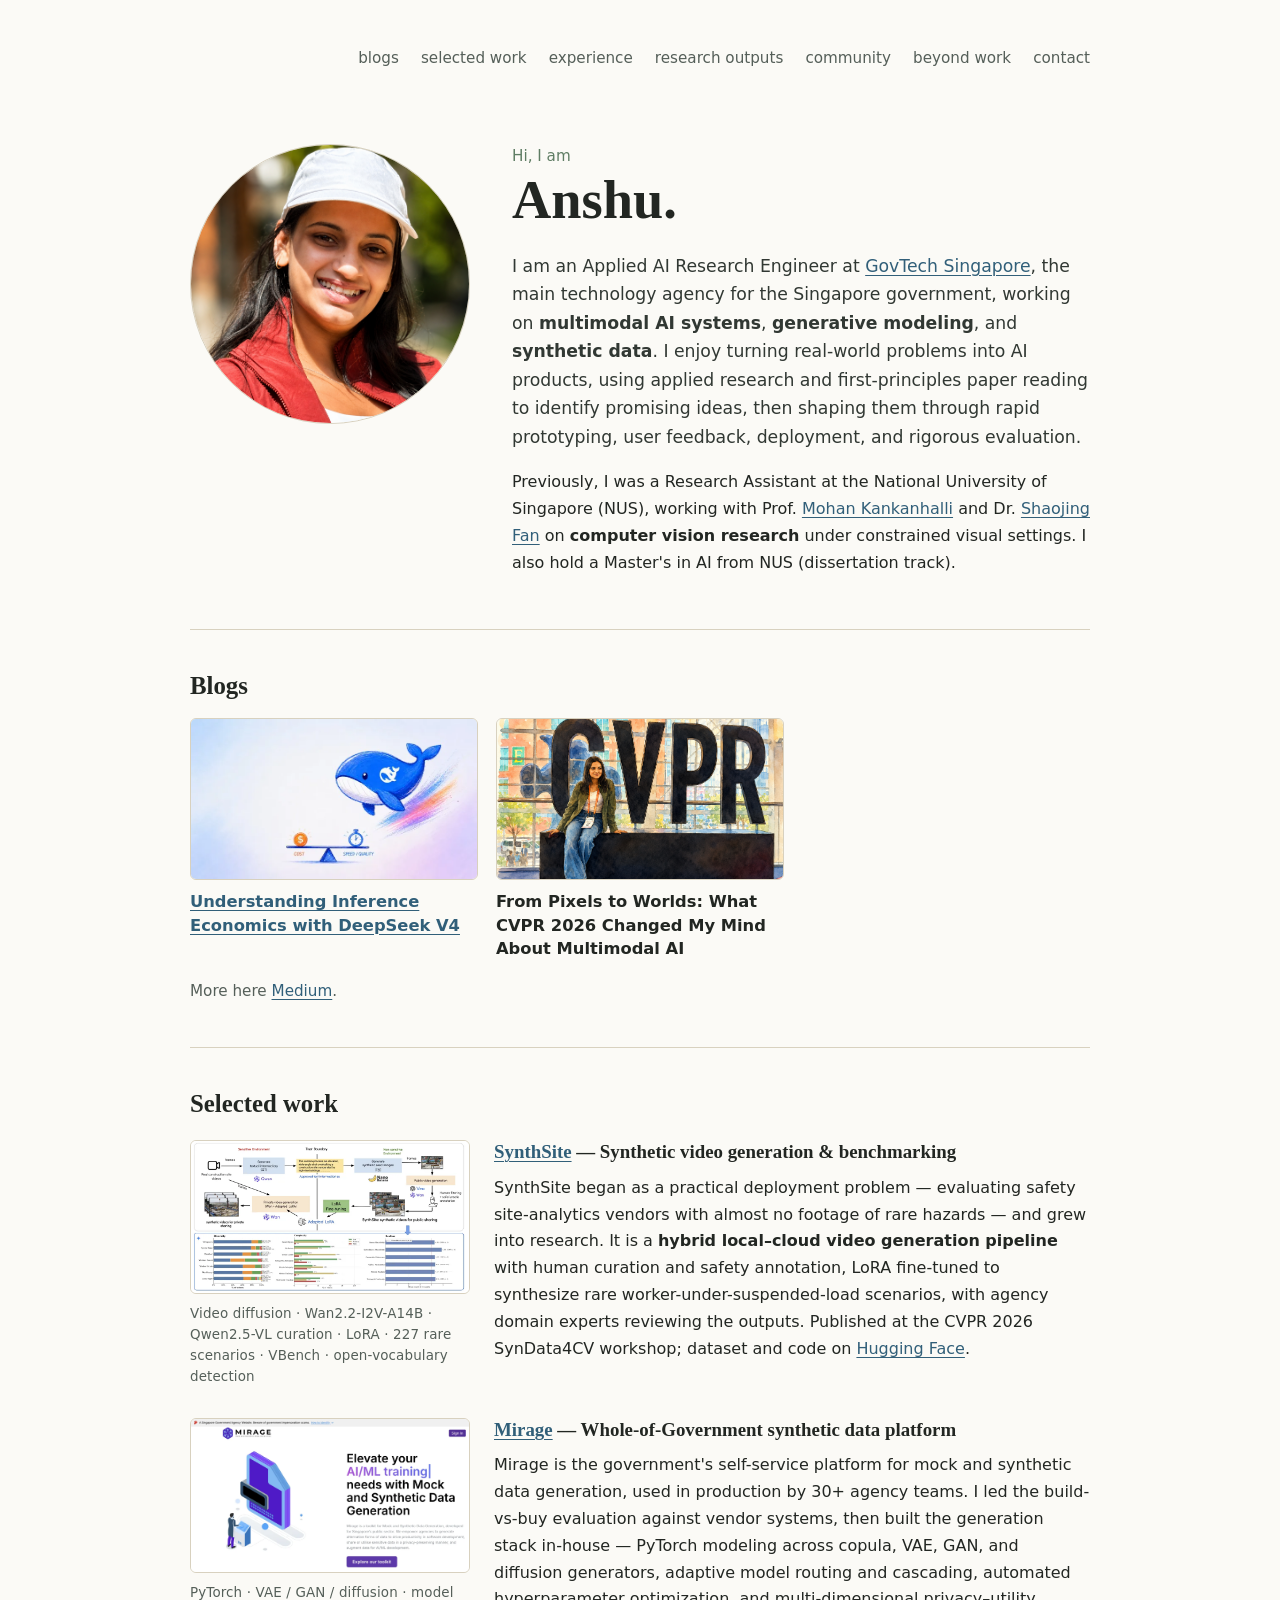
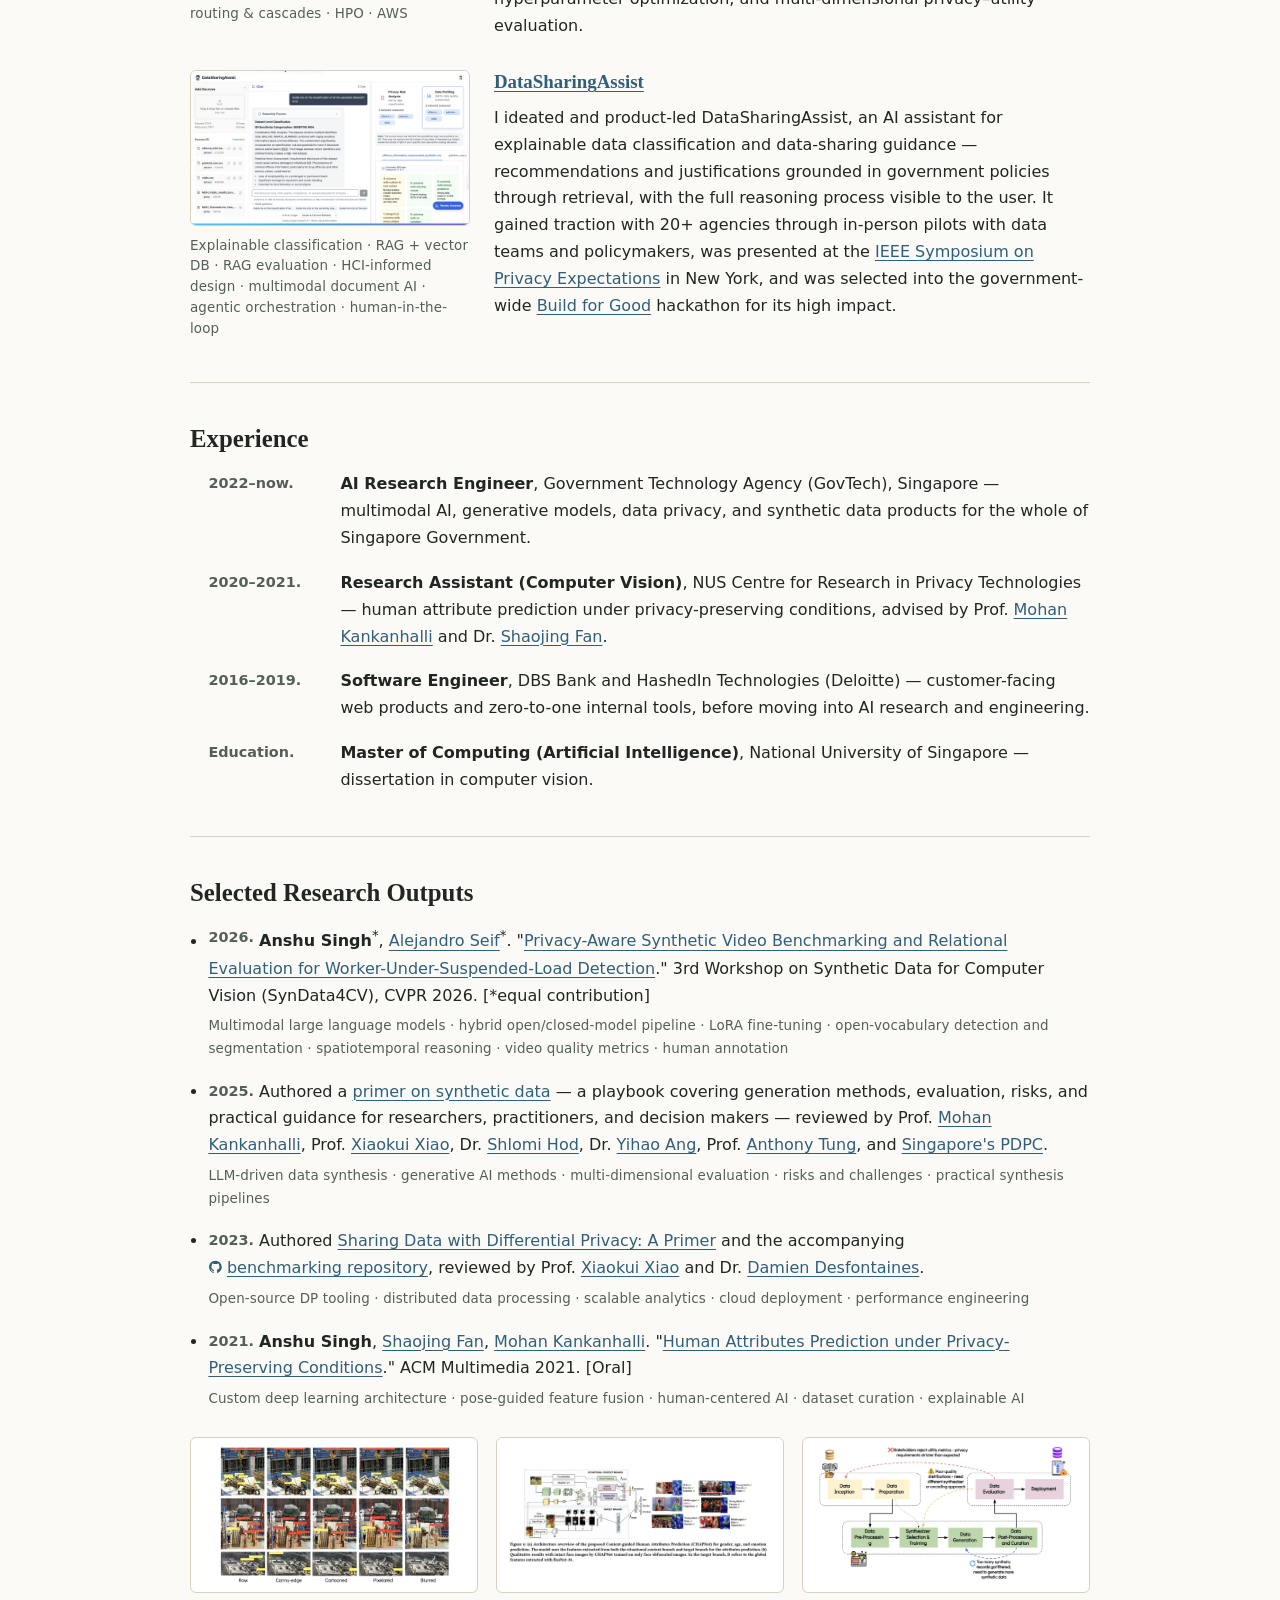
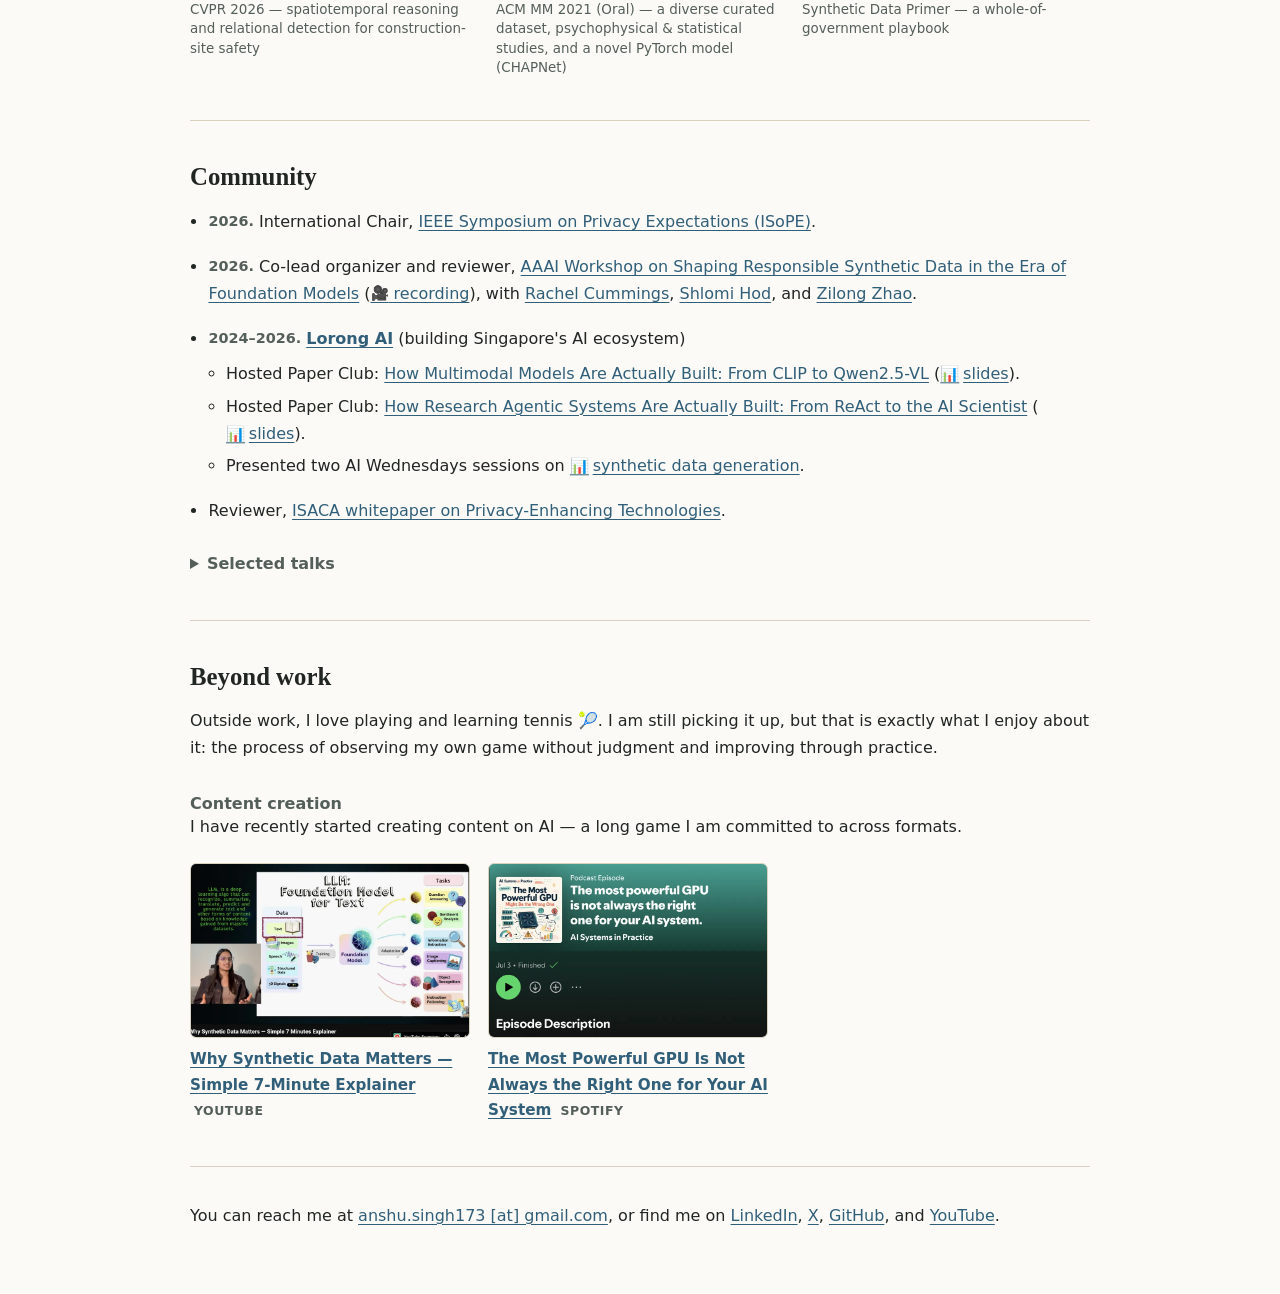
==== commit edf071be: "Update homepage bio and selected work" ====
--- a/index.html
+++ b/index.html
@@ -56,7 +56,7 @@
               I am an Applied AI Research Engineer at <a href="https://www.tech.gov.sg/" target="_blank" rel="noreferrer">GovTech Singapore</a>, the main technology agency for the Singapore government, working on <strong>multimodal AI systems</strong>, <strong>generative modeling</strong>, and <strong>synthetic data</strong>. I enjoy turning real-world problems into AI products, using applied research and first-principles paper reading to identify promising ideas, then shaping them through rapid prototyping, user feedback, deployment, and rigorous evaluation.
             </p>
             <p>
-              Previously, I was a Research Assistant at the National University of Singapore, working with Prof. <a href="https://www.comp.nus.edu.sg/cs/people/mohan/" target="_blank" rel="noreferrer">Mohan Kankanhalli</a> and Dr. <a href="https://sites.google.com/site/fanshaojing/" target="_blank" rel="noreferrer">Shaojing Fan</a> on <strong>computer vision research</strong> under constrained visual settings.
+              Previously, I was a Research Assistant at the National University of Singapore (NUS), working with Prof. <a href="https://www.comp.nus.edu.sg/cs/people/mohan/" target="_blank" rel="noreferrer">Mohan Kankanhalli</a> and Dr. <a href="https://sites.google.com/site/fanshaojing/" target="_blank" rel="noreferrer">Shaojing Fan</a> on <strong>computer vision research</strong> under constrained visual settings. I also hold a Master's in AI from NUS (dissertation track).
             </p>
             <!--
             <p>
@@ -115,6 +115,23 @@
 
         <article class="system">
           <div class="system-media">
+            <figure class="system-figure figure-compact">
+              <a href="assets/mirage.png" target="_blank" rel="noreferrer">
+                <img src="assets/mirage_web.webp" alt="Mirage platform landing page" loading="lazy" decoding="async">
+              </a>
+            </figure>
+            <p class="tags">PyTorch &middot; VAE / GAN / diffusion &middot; model routing &amp; cascades &middot; HPO &middot; AWS</p>
+          </div>
+          <div class="system-copy">
+            <h3><a href="https://mirage.gov.sg/" target="_blank" rel="noreferrer">Mirage</a> &mdash; Whole-of-Government synthetic data platform</h3>
+            <p>
+              Mirage is the government's self-service platform for mock and synthetic data generation, used in production by 30+ agency teams. I led the build-vs-buy evaluation against vendor systems, then built the generation stack in-house &mdash; PyTorch modeling across copula, VAE, GAN, and diffusion generators, adaptive model routing and cascading, automated hyperparameter optimization, and multi-dimensional privacy&ndash;utility evaluation.
+            </p>
+          </div>
+        </article>
+
+        <article class="system">
+          <div class="system-media">
             <figure class="system-figure">
               <a href="assets/datasharingassist.png" target="_blank" rel="noreferrer">
                 <img src="assets/datasharingassist_web.webp" alt="DataSharingAssist interface showing policy-grounded data classification with visible reasoning" loading="lazy" decoding="async">
@@ -143,22 +160,6 @@
           </div>
         </article>
 
-        <article class="system">
-          <div class="system-media">
-            <figure class="system-figure figure-compact">
-              <a href="assets/mirage.png" target="_blank" rel="noreferrer">
-                <img src="assets/mirage_web.webp" alt="Mirage platform landing page" loading="lazy" decoding="async">
-              </a>
-            </figure>
-            <p class="tags">PyTorch &middot; VAE / GAN / diffusion &middot; model routing &amp; cascades &middot; HPO &middot; AWS</p>
-          </div>
-          <div class="system-copy">
-            <h3><a href="https://mirage.gov.sg/" target="_blank" rel="noreferrer">Mirage</a> &mdash; Whole-of-Government synthetic data platform</h3>
-            <p>
-              Mirage is the government's self-service platform for mock and synthetic data generation, used in production by 30+ agency teams. I led the build-vs-buy evaluation against vendor systems, then built the generation stack in-house &mdash; PyTorch modeling across copula, VAE, GAN, and diffusion generators, adaptive model routing and cascading, automated hyperparameter optimization, and multi-dimensional privacy&ndash;utility evaluation.
-            </p>
-          </div>
-        </article>
       </section>
 
       <section id="experience">
@@ -346,9 +347,11 @@
       </section>
 
       <footer id="contact">
+        <!--
         <p class="availability-note">
           I am open to <strong>Applied AI, Research Engineer, ML/AI Engineer, Data Scientist, and Forward Deployed Engineer</strong> roles &mdash; and always happy to chat about multimodal AI, generative models, and synthetic data.
         </p>
+        -->
         <p>
           You can reach me at <a class="email-link" data-user="anshu.singh173" data-domain="gmail.com" href="#" aria-label="Email Anshu">email</a>, or find me on <a href="https://www.linkedin.com/in/anshu-singh/" target="_blank" rel="noreferrer">LinkedIn</a>, <a href="https://x.com/randomized0612" target="_blank" rel="noreferrer">X</a>, <a href="https://github.com/anshu0612" target="_blank" rel="noreferrer">GitHub</a>, and <a href="https://www.youtube.com/@droolingoverai" target="_blank" rel="noreferrer">YouTube</a>.
         </p>
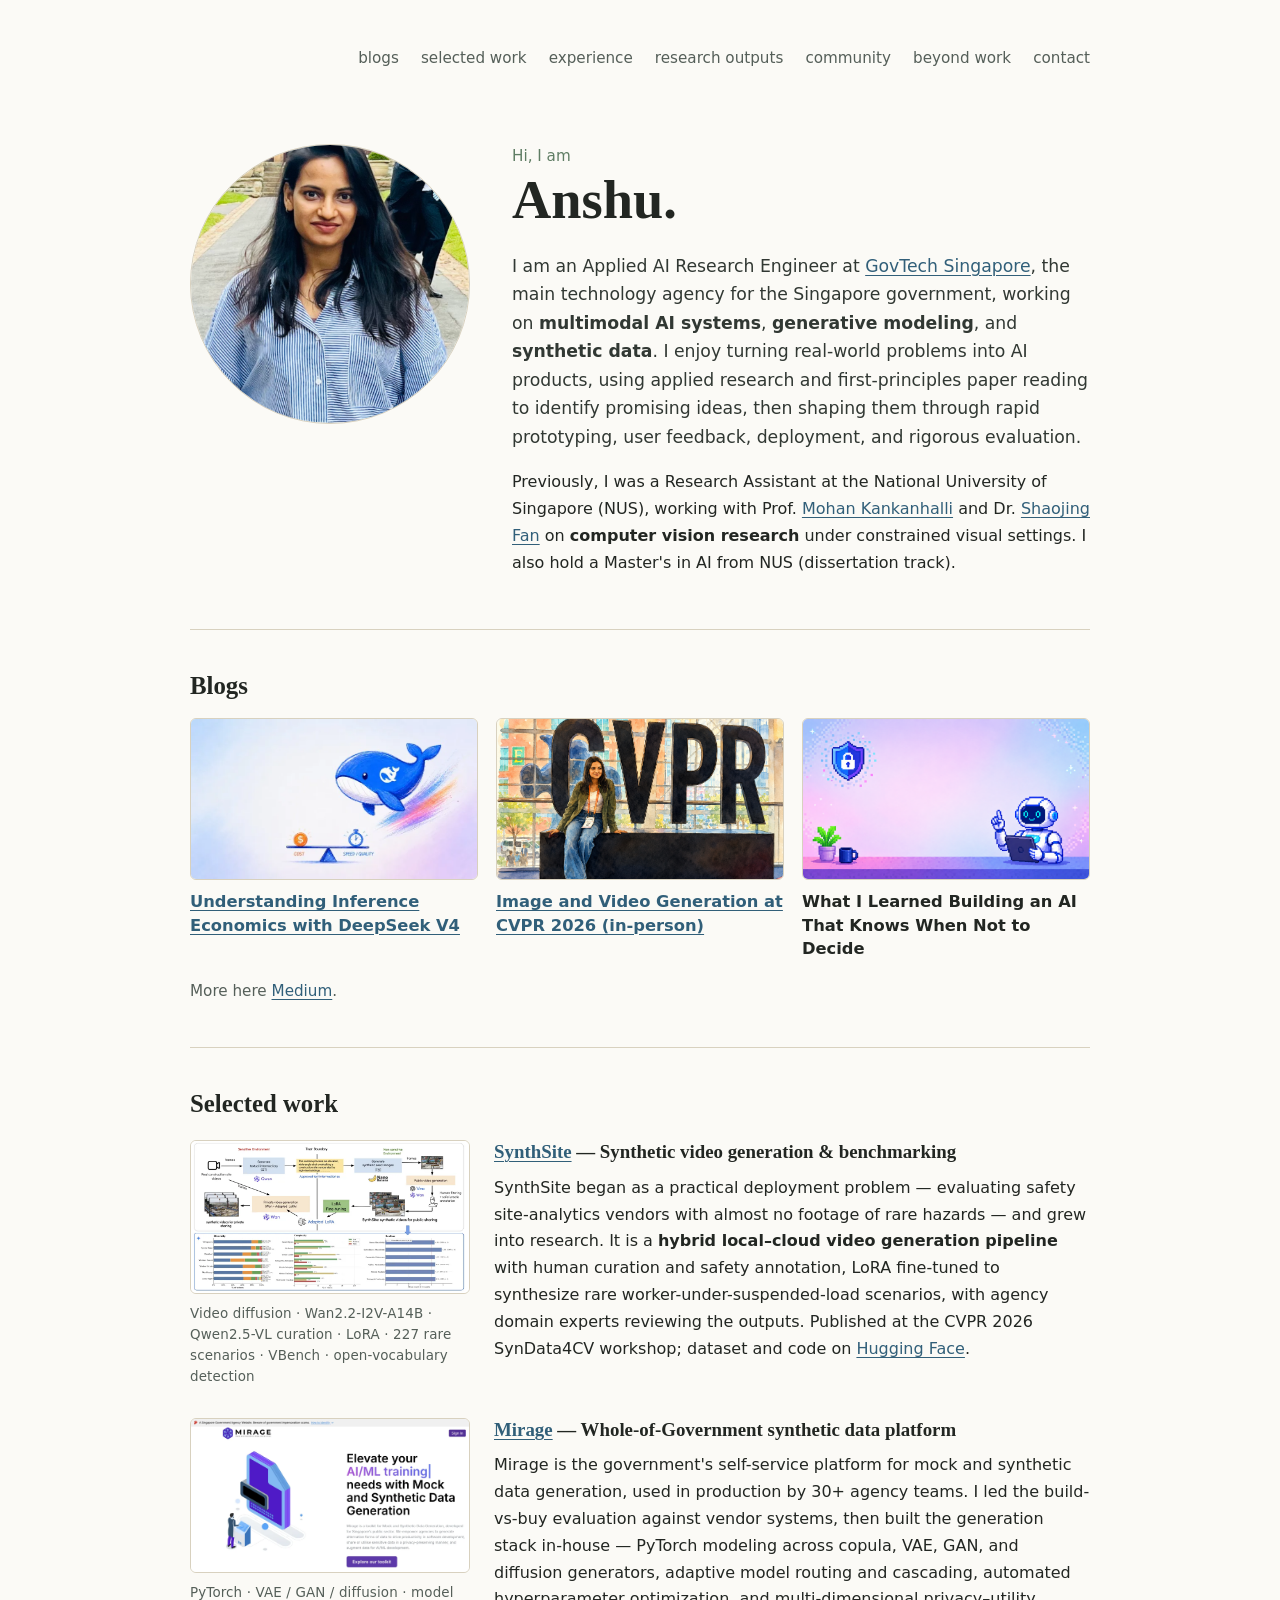
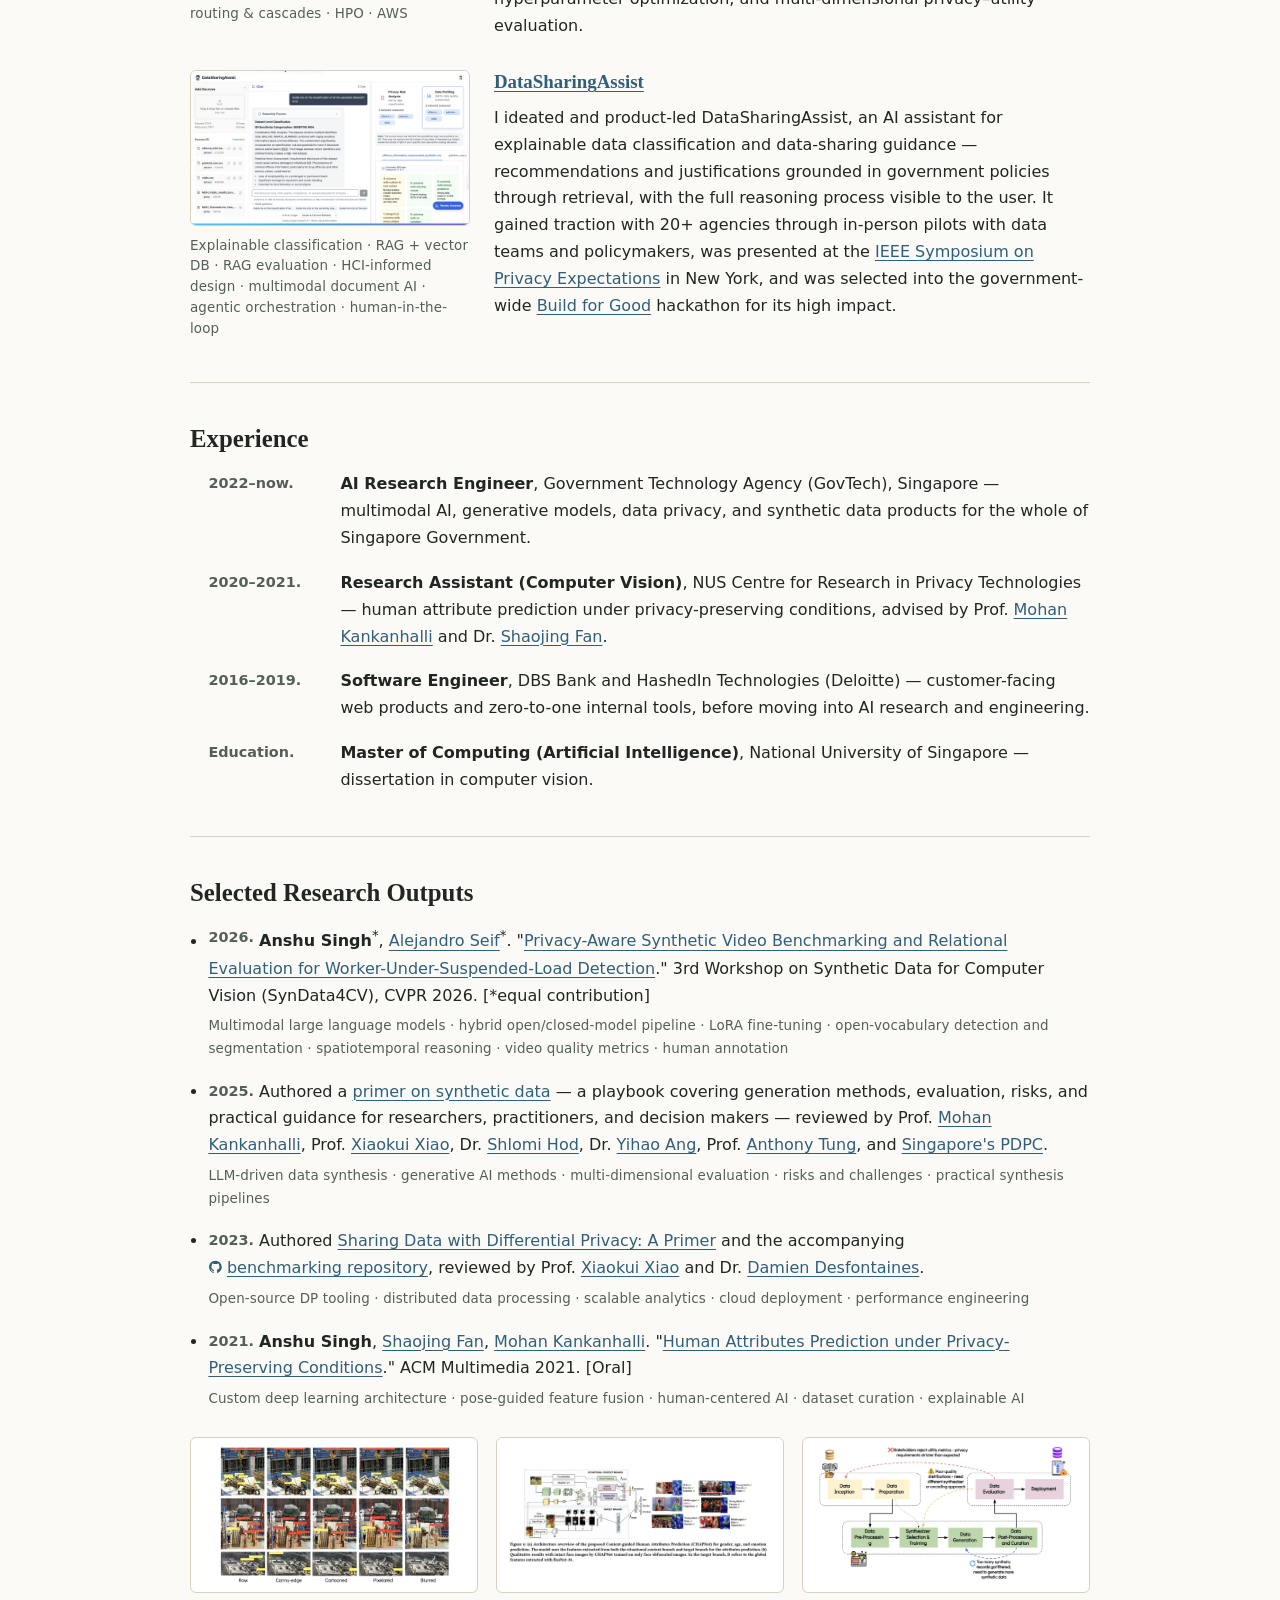
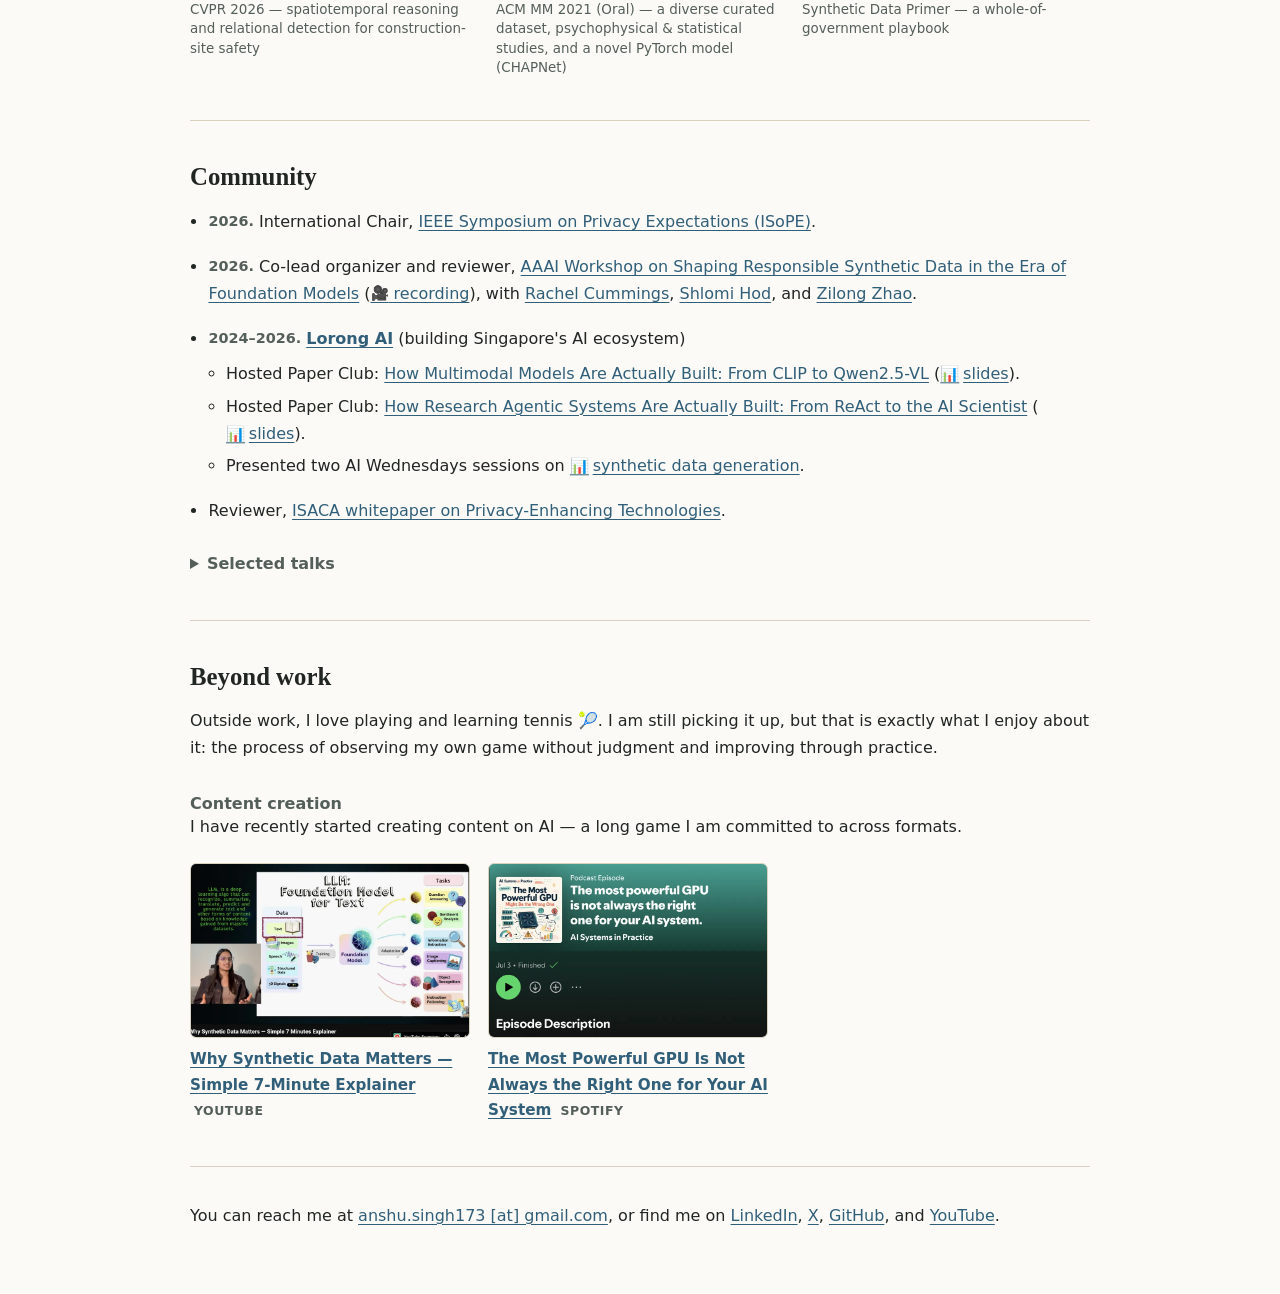
==== commit 0bf4bce4: "Publish CVPR blog and refresh homepage" ====
--- a/index.html
+++ b/index.html
@@ -82,11 +82,61 @@
             </h3>
           </article>
           <article class="home-blog-card">
+            <a class="home-blog-image" href="blogs/image-and-video-generation-at-cvpr.html">
+              <img src="assets/cvpr-2026-devver-review.png" alt="Watercolor illustration of Anshu at CVPR" loading="lazy" decoding="async">
+            </a>
+            <h3>
+              <a href="blogs/image-and-video-generation-at-cvpr.html">Image and Video Generation at CVPR 2026 (in-person)</a>
+            </h3>
+          </article>
+          <article class="home-blog-card">
             <div class="home-blog-image">
-              <img src="assets/cvpr-2026-devver-review.png" alt="Watercolor illustration of Anshu at CVPR" loading="lazy" decoding="async">
+              <img src="assets/ai-knows-when-not-to-decide.png" alt="Pixel-art illustration for What I Learned Building an AI That Knows When Not to Decide" loading="lazy" decoding="async">
             </div>
-            <h3>From Pixels to Worlds: What CVPR 2026 Changed My Mind About Multimodal AI</h3>
-          </article>
+            <h3>What I Learned Building an AI That Knows When Not to Decide</h3>
+          </article>
+          <!-- Planned articles; restore these cards as their drafts and cover images are ready.
+          <article class="home-blog-card home-blog-card-placeholder">
+            <div class="home-blog-image home-blog-placeholder" aria-hidden="true">Image coming soon</div>
+            <h3>Evaluating Multimodal Document Intelligence</h3>
+            <p>Coming soon</p>
+          </article>
+          <article class="home-blog-card home-blog-card-placeholder">
+            <div class="home-blog-image home-blog-placeholder" aria-hidden="true">Image coming soon</div>
+            <h3>How to Evaluate an Assistant</h3>
+            <p>Coming soon</p>
+          </article>
+          <article class="home-blog-card home-blog-card-placeholder">
+            <div class="home-blog-image home-blog-placeholder" aria-hidden="true">Image coming soon</div>
+            <h3>Why Is Qwen Everywhere?</h3>
+            <p>Coming soon</p>
+          </article>
+          <article class="home-blog-card home-blog-card-placeholder">
+            <div class="home-blog-image home-blog-placeholder" aria-hidden="true">Image coming soon</div>
+            <h3>Unified Multimodal Understanding</h3>
+            <p>Coming soon</p>
+          </article>
+          <article class="home-blog-card home-blog-card-placeholder">
+            <div class="home-blog-image home-blog-placeholder" aria-hidden="true">Image coming soon</div>
+            <h3>Wan Models for Video and Image Generation</h3>
+            <p>Coming soon</p>
+          </article>
+          <article class="home-blog-card home-blog-card-placeholder">
+            <div class="home-blog-image home-blog-placeholder" aria-hidden="true">Image coming soon</div>
+            <h3>Training Foundation Models on Synthetic Data</h3>
+            <p>Coming soon</p>
+          </article>
+          <article class="home-blog-card home-blog-card-placeholder">
+            <div class="home-blog-image home-blog-placeholder" aria-hidden="true">Image coming soon</div>
+            <h3>Time-Series Data Generation</h3>
+            <p>Coming soon</p>
+          </article>
+          <article class="home-blog-card home-blog-card-placeholder">
+            <div class="home-blog-image home-blog-placeholder" aria-hidden="true">Image coming soon</div>
+            <h3>Multimodal Grounding</h3>
+            <p>Coming soon</p>
+          </article>
+          -->
         </div>
         <p class="blog-more">
           More here <a href="https://medium.com/@randomized0612" target="_blank" rel="noreferrer">Medium</a>.
--- a/styles.css
+++ b/styles.css
@@ -418,12 +418,30 @@
   border-color: var(--blue);
 }
 
+.home-blog-placeholder {
+  display: grid;
+  width: 100%;
+  aspect-ratio: 16 / 9;
+  place-items: center;
+  border: 1px dashed var(--line);
+  border-radius: 6px;
+  background: #f4f3ef;
+  color: var(--soft-ink);
+  font-size: 0.82rem;
+}
+
 .home-blog-card h3 {
   margin-bottom: 0;
   font-family: ui-sans-serif, system-ui, -apple-system, BlinkMacSystemFont, "Segoe UI", sans-serif;
   font-size: 1.02rem;
   font-weight: 700;
   line-height: 1.45;
+}
+
+.home-blog-card-placeholder p {
+  margin: 5px 0 0;
+  color: var(--soft-ink);
+  font-size: 0.82rem;
 }
 
 .blog-more {
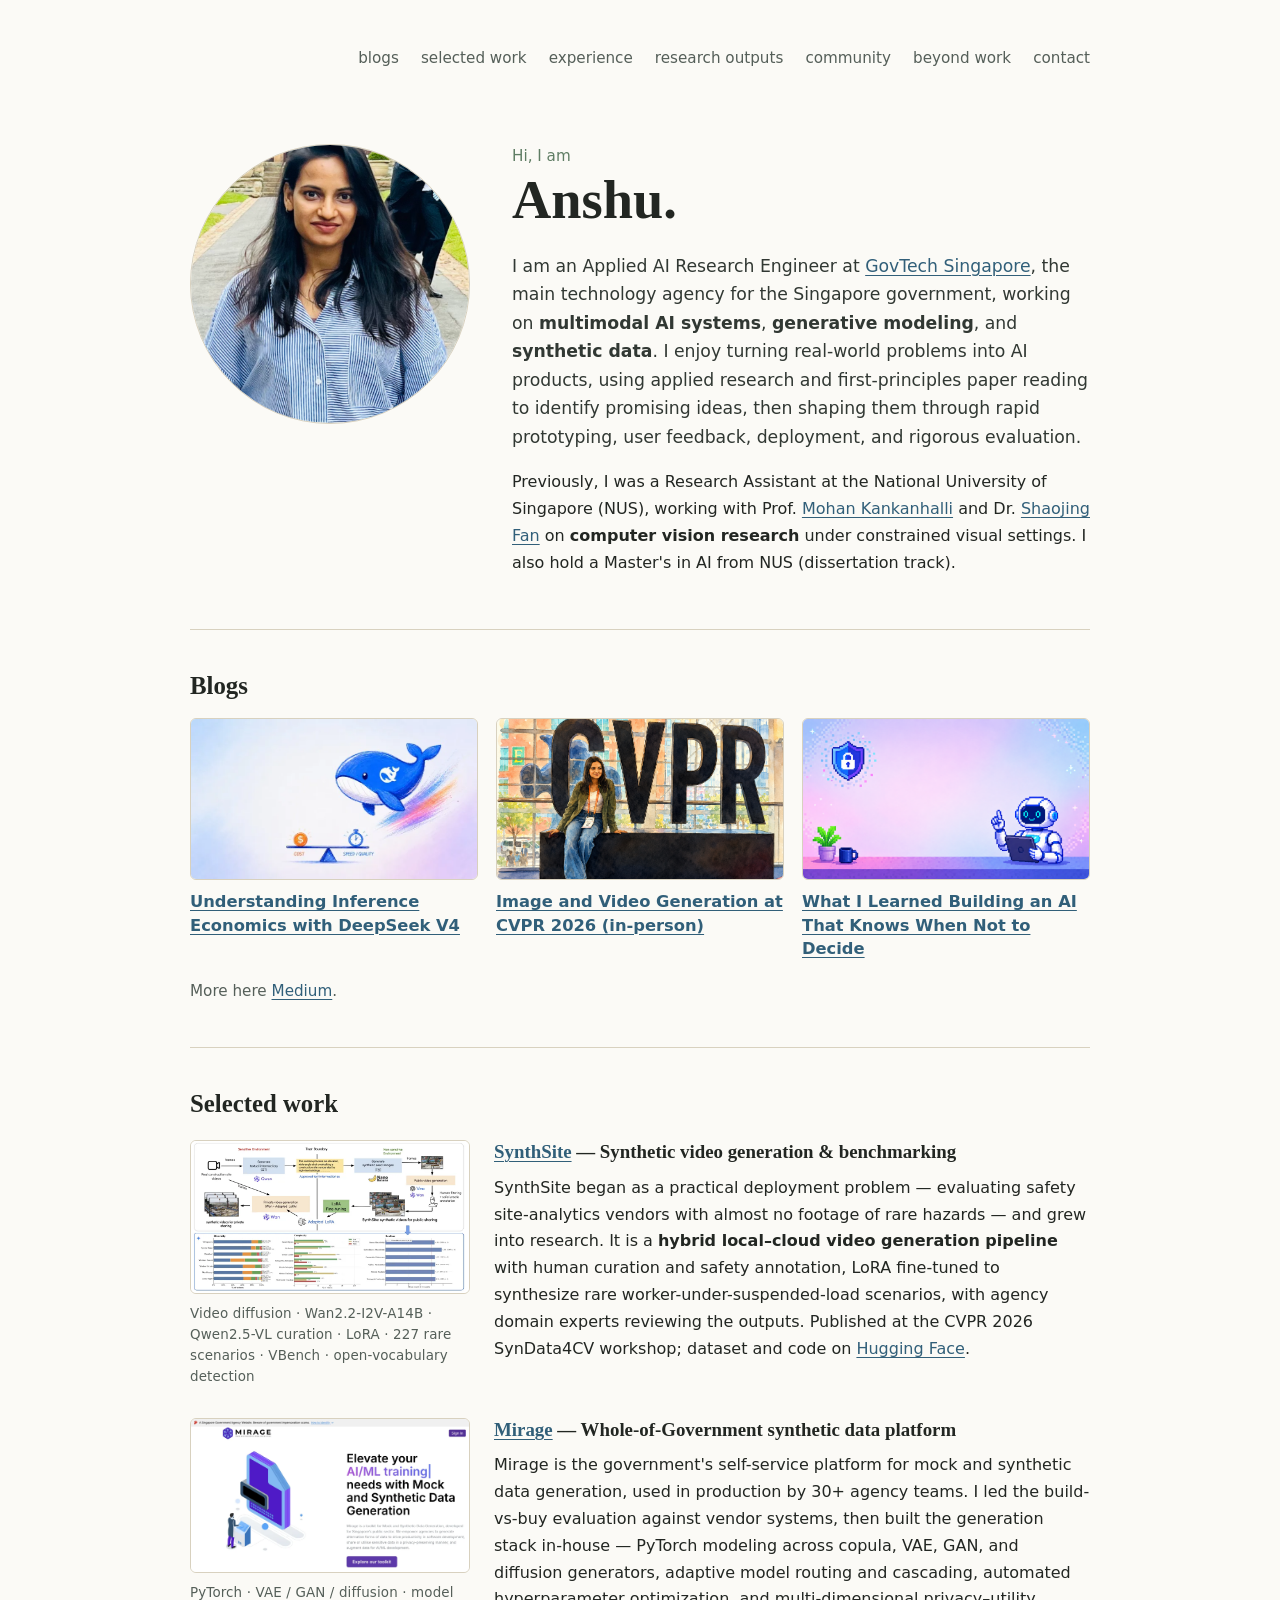
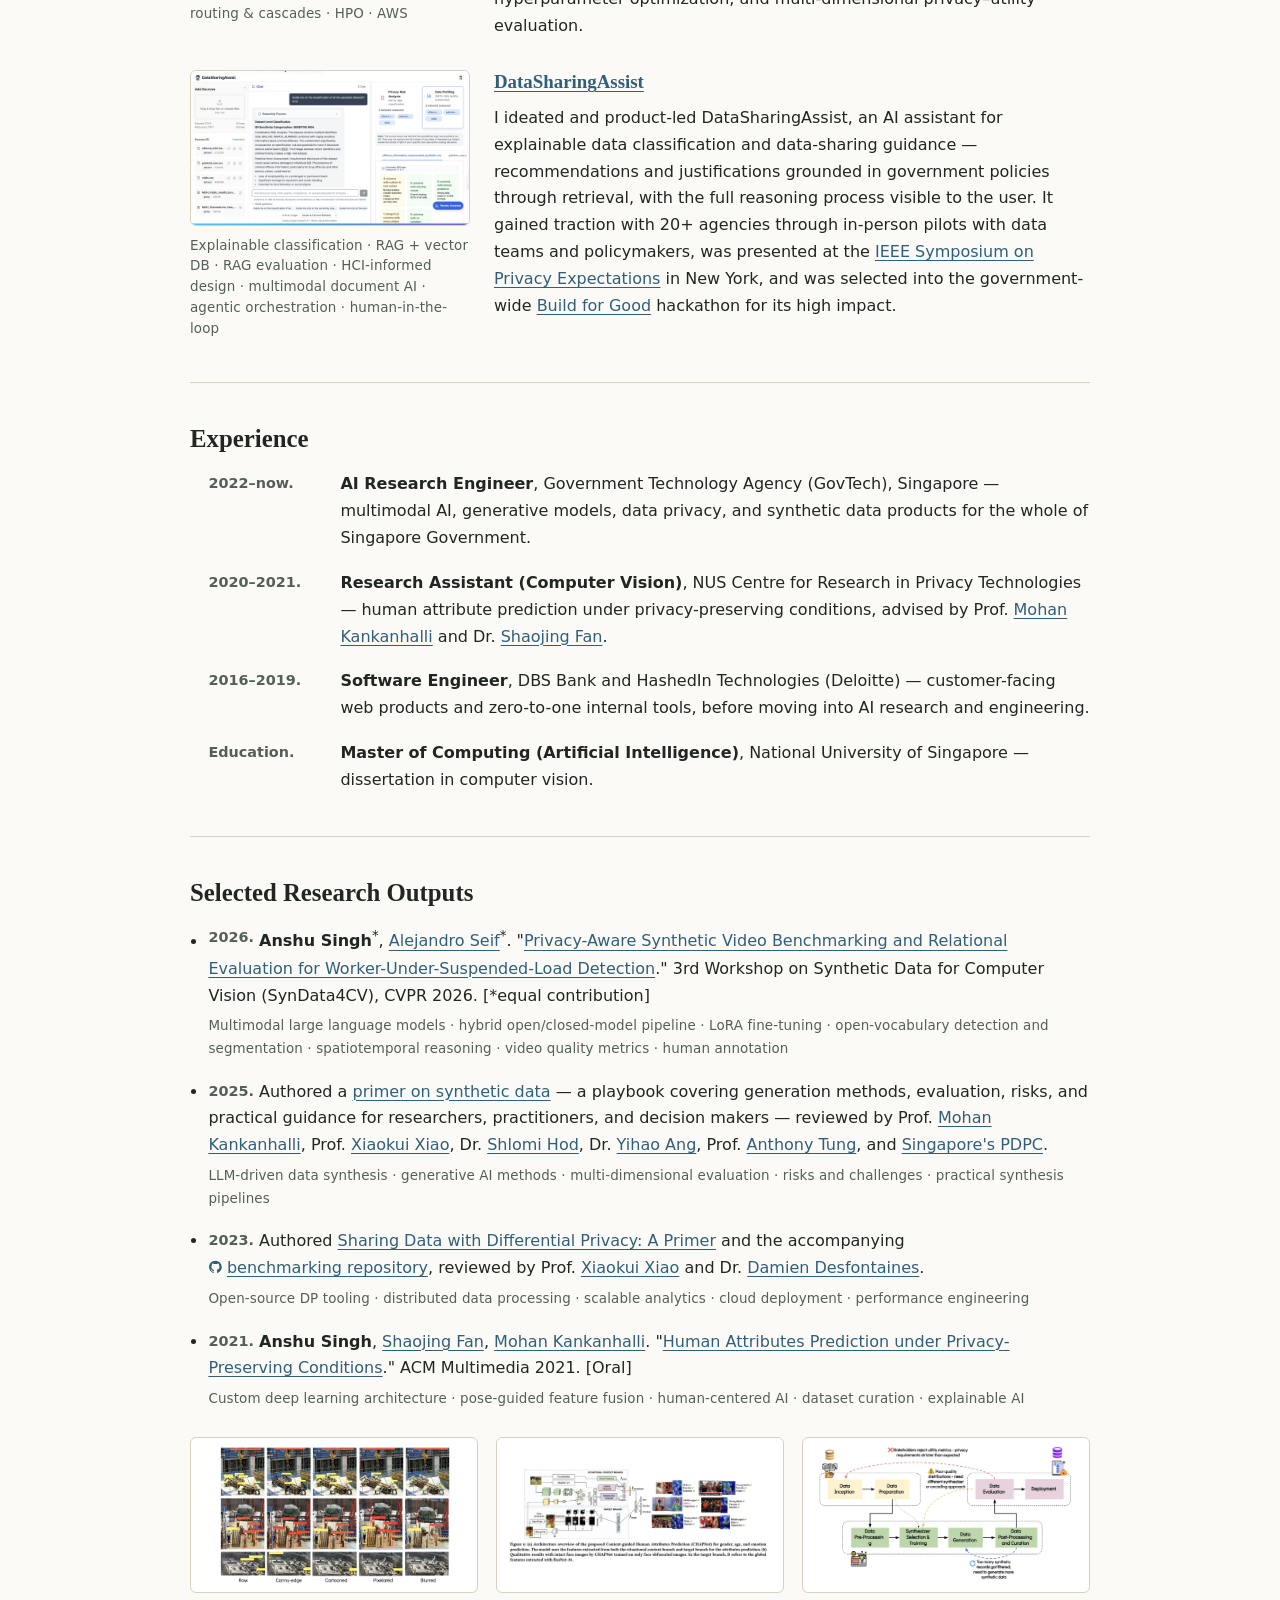
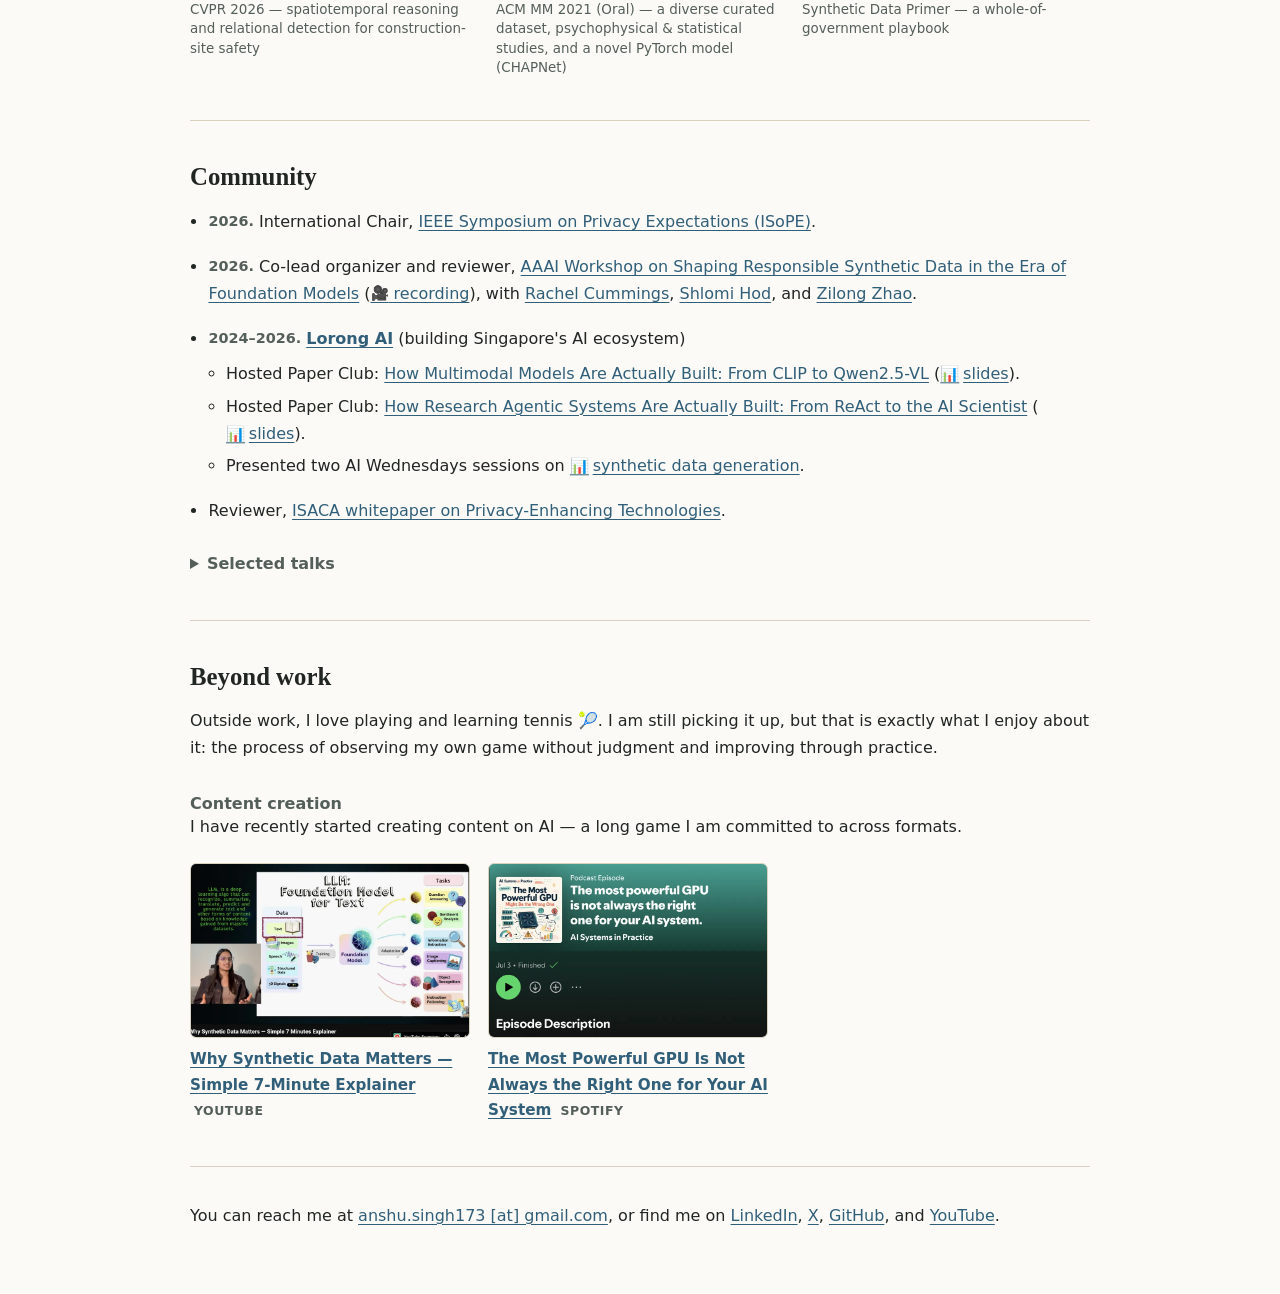
==== commit d4024ac8: "Publish data classification AI article" ====
--- a/index.html
+++ b/index.html
@@ -90,10 +90,12 @@
             </h3>
           </article>
           <article class="home-blog-card">
-            <div class="home-blog-image">
+            <a class="home-blog-image" href="blogs/what-i-learned-building-an-ai-that.html">
               <img src="assets/ai-knows-when-not-to-decide.png" alt="Pixel-art illustration for What I Learned Building an AI That Knows When Not to Decide" loading="lazy" decoding="async">
-            </div>
-            <h3>What I Learned Building an AI That Knows When Not to Decide</h3>
+            </a>
+            <h3>
+              <a href="blogs/what-i-learned-building-an-ai-that.html">What I Learned Building an AI That Knows When Not to Decide</a>
+            </h3>
           </article>
           <!-- Planned articles; restore these cards as their drafts and cover images are ready.
           <article class="home-blog-card home-blog-card-placeholder">
--- a/styles.css
+++ b/styles.css
@@ -584,7 +584,8 @@
   font-size: 1.55rem;
 }
 
-.blog-post h3 {
+.blog-post h3,
+.blog-post h4 {
   margin: 32px 0 12px;
   color: #30372f;
   font-size: 1.15rem;
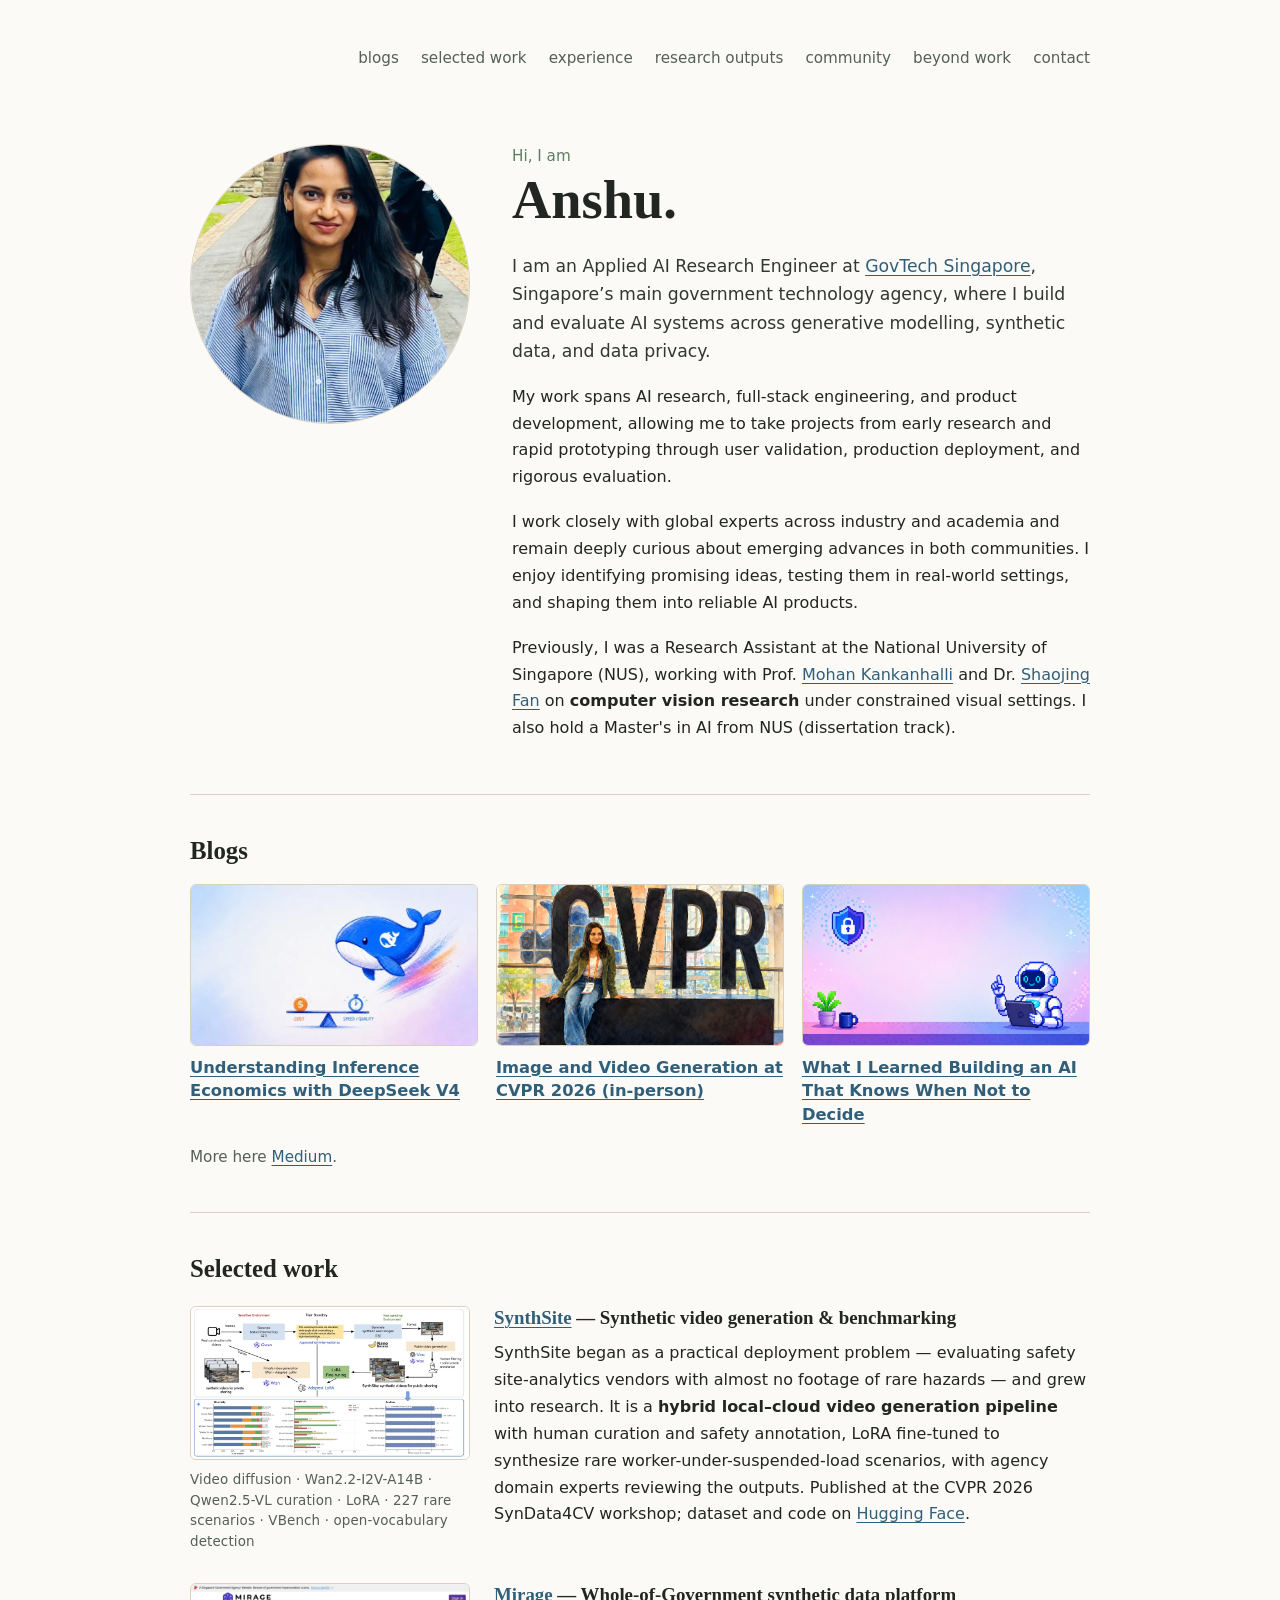
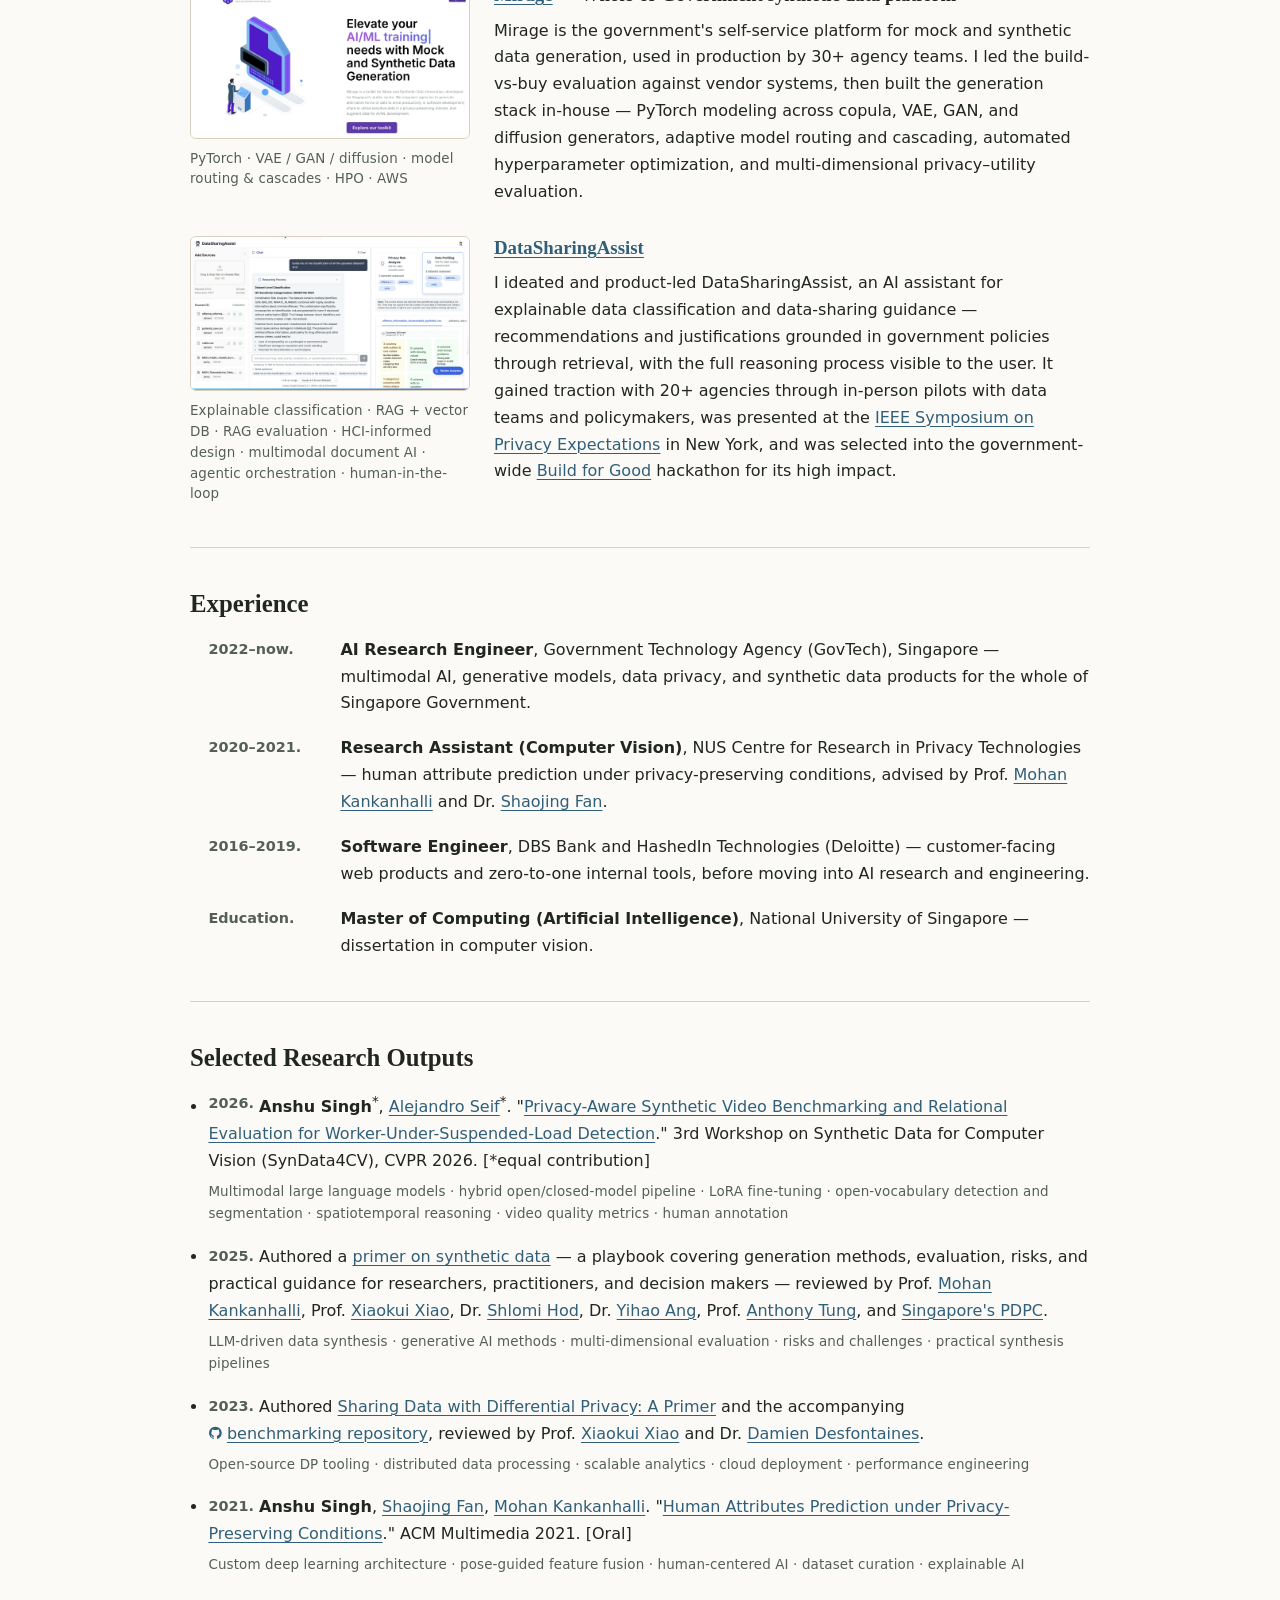
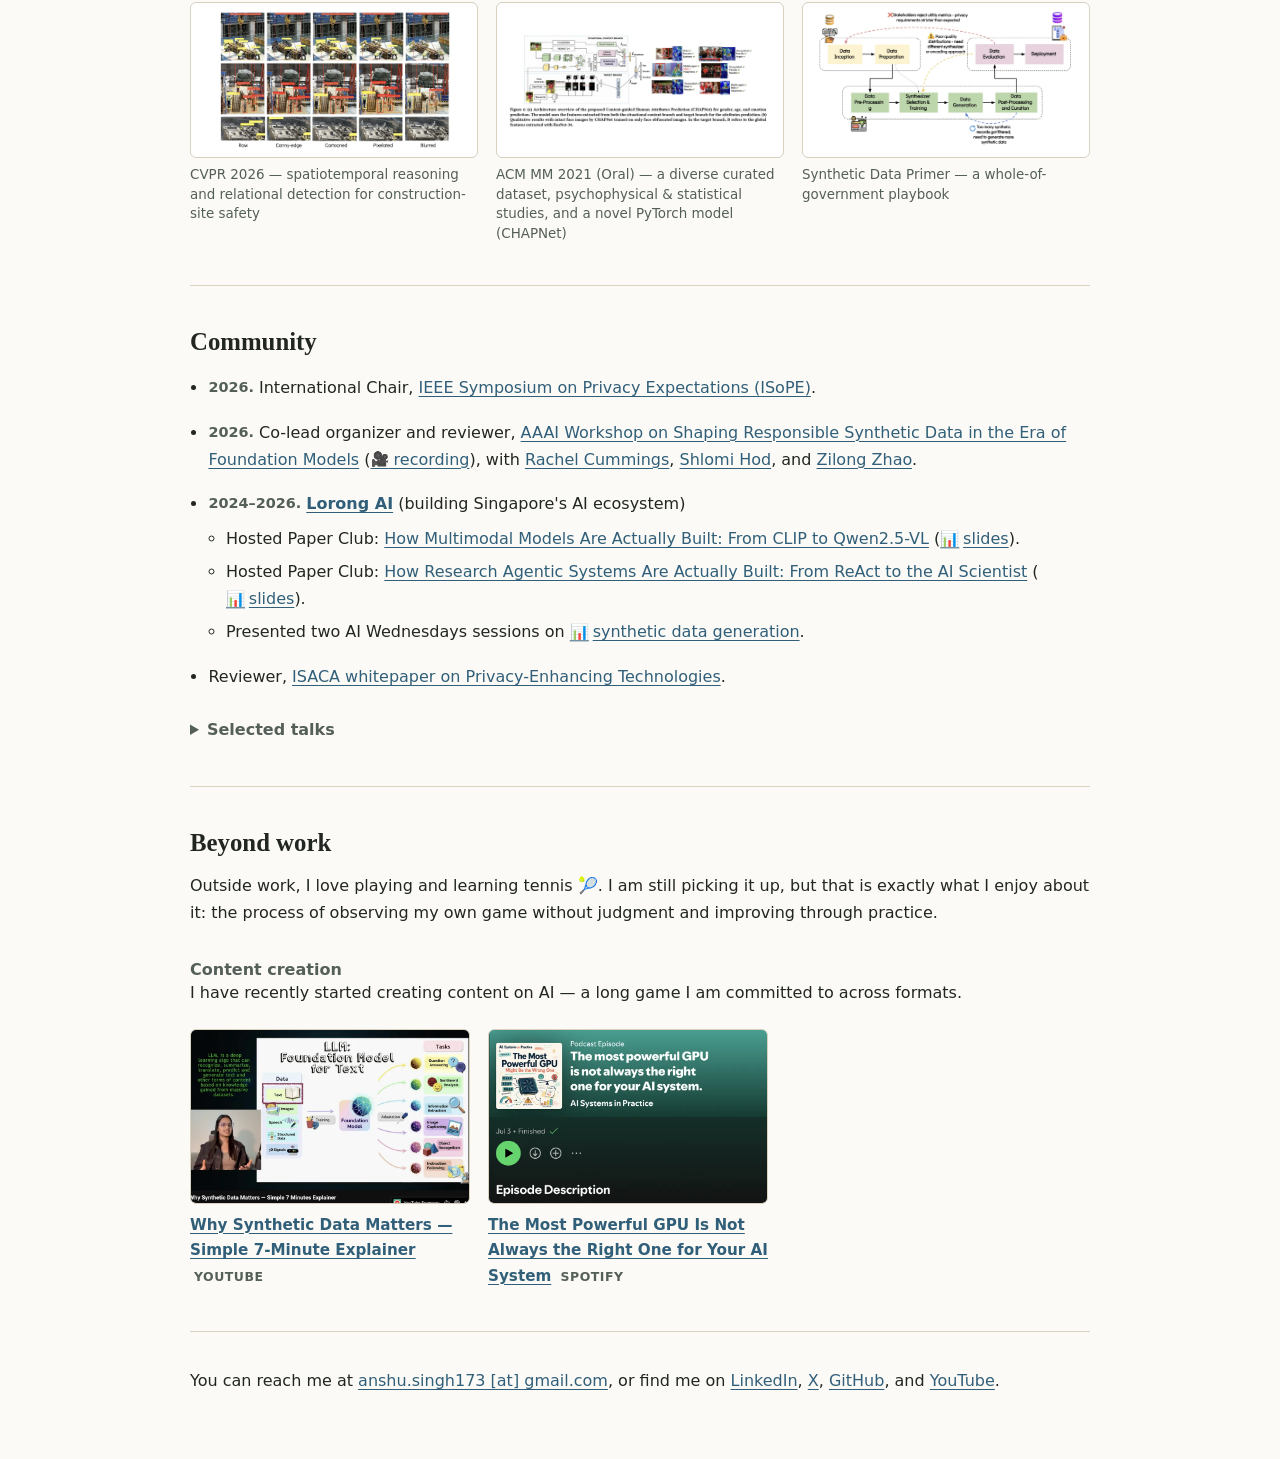
==== commit 45e390e6: "Update homepage bio" ====
--- a/index.html
+++ b/index.html
@@ -53,7 +53,13 @@
             <p class="hello">Hi, I am</p>
             <h1>Anshu.</h1>
             <p class="lead">
-              I am an Applied AI Research Engineer at <a href="https://www.tech.gov.sg/" target="_blank" rel="noreferrer">GovTech Singapore</a>, the main technology agency for the Singapore government, working on <strong>multimodal AI systems</strong>, <strong>generative modeling</strong>, and <strong>synthetic data</strong>. I enjoy turning real-world problems into AI products, using applied research and first-principles paper reading to identify promising ideas, then shaping them through rapid prototyping, user feedback, deployment, and rigorous evaluation.
+              I am an Applied AI Research Engineer at <a href="https://www.tech.gov.sg/" target="_blank" rel="noreferrer">GovTech Singapore</a>, Singapore&rsquo;s main government technology agency, where I build and evaluate AI systems across generative modelling, synthetic data, and data privacy.
+            </p>
+            <p>
+              My work spans AI research, full-stack engineering, and product development, allowing me to take projects from early research and rapid prototyping through user validation, production deployment, and rigorous evaluation.
+            </p>
+            <p>
+              I work closely with global experts across industry and academia and remain deeply curious about emerging advances in both communities. I enjoy identifying promising ideas, testing them in real-world settings, and shaping them into reliable AI products.
             </p>
             <p>
               Previously, I was a Research Assistant at the National University of Singapore (NUS), working with Prof. <a href="https://www.comp.nus.edu.sg/cs/people/mohan/" target="_blank" rel="noreferrer">Mohan Kankanhalli</a> and Dr. <a href="https://sites.google.com/site/fanshaojing/" target="_blank" rel="noreferrer">Shaojing Fan</a> on <strong>computer vision research</strong> under constrained visual settings. I also hold a Master's in AI from NUS (dissertation track).
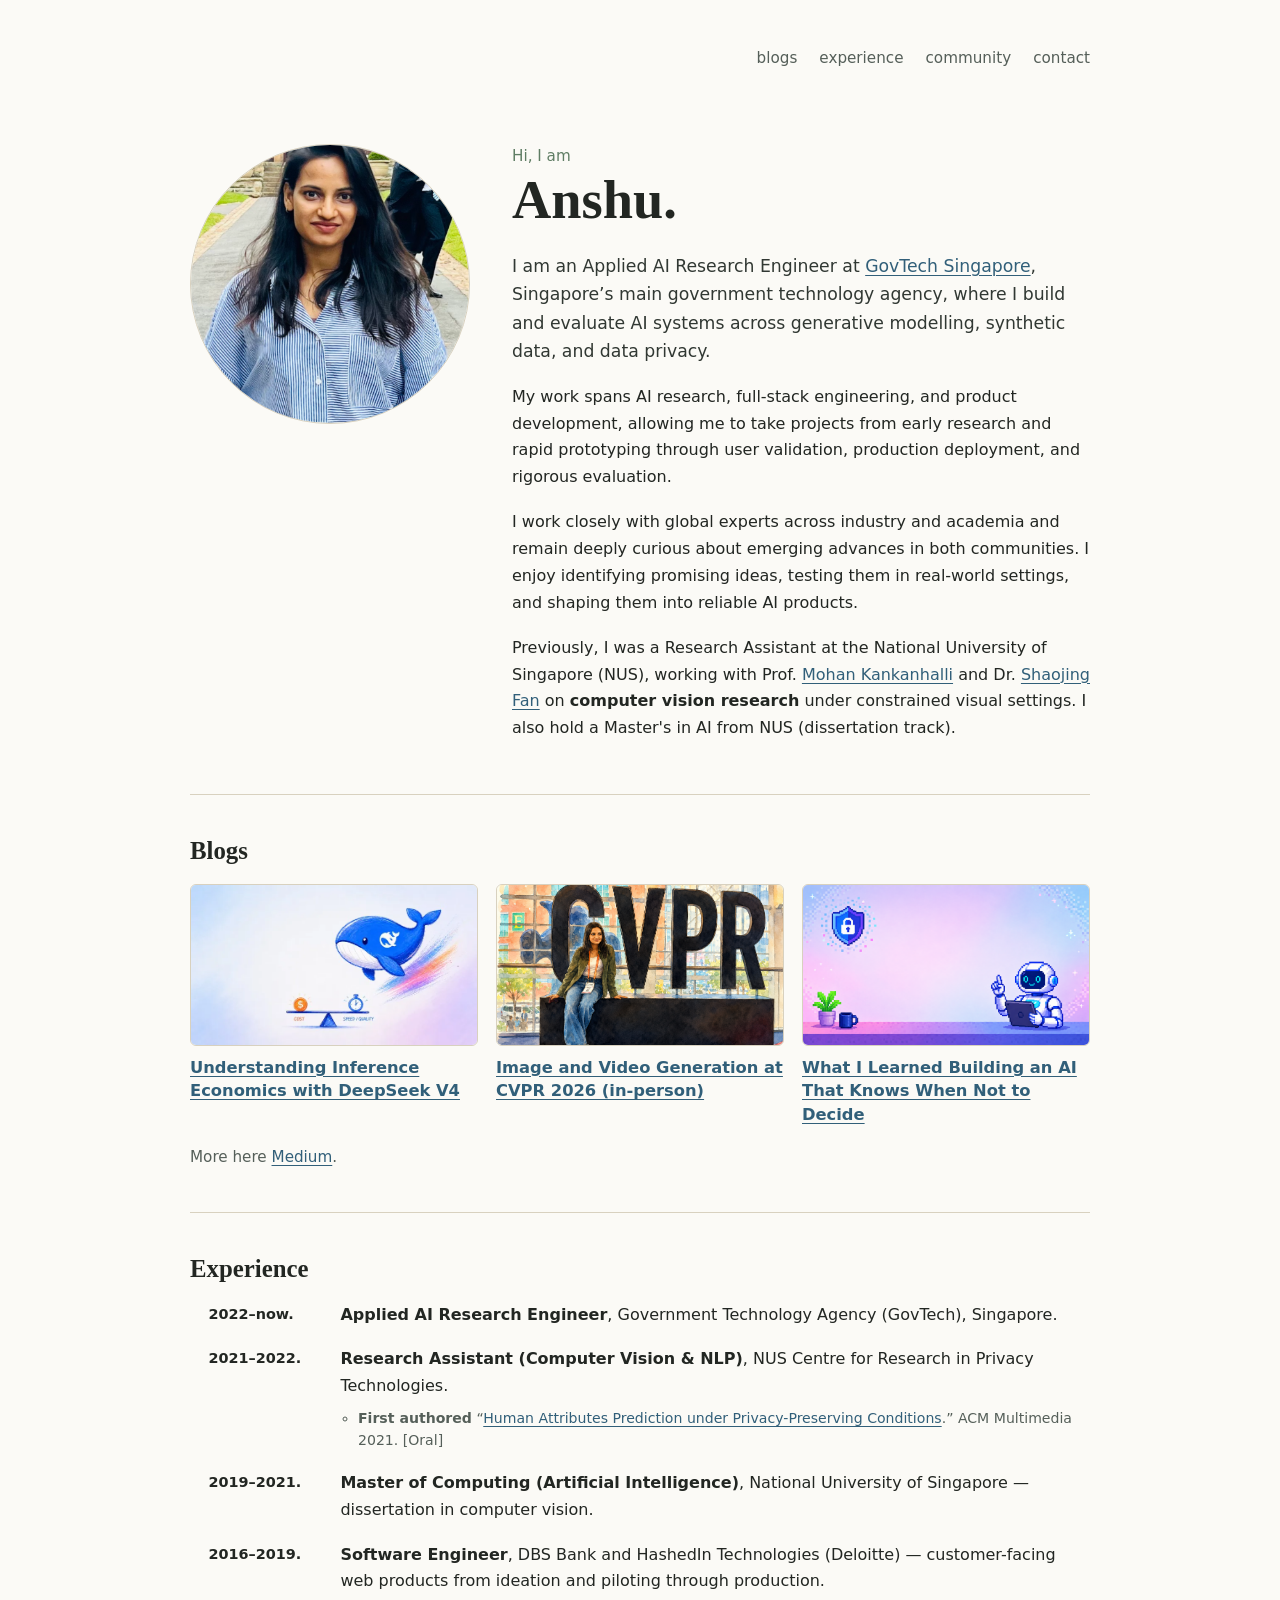
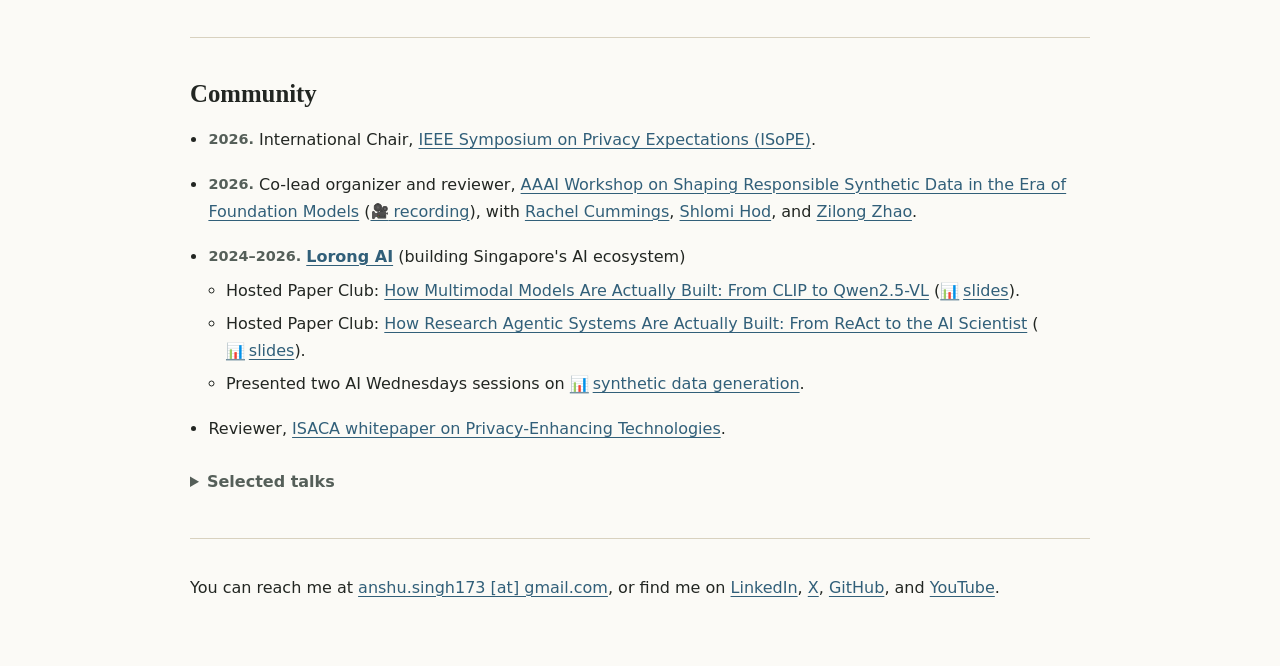
==== commit 97c73cad: "Refine portfolio experience and visibility" ====
--- a/index.html
+++ b/index.html
@@ -39,11 +39,17 @@
       <header class="masthead">
         <nav class="topnav" aria-label="Primary navigation">
           <a href="#blog">blogs</a>
+          <!-- Temporarily hidden with the Selected work section.
           <a href="#systems">selected work</a>
+          -->
           <a href="#experience">experience</a>
+          <!-- Temporarily hidden with the Research Outputs section.
           <a href="#research">research outputs</a>
+          -->
           <a href="#talks">community</a>
+          <!-- Temporarily hidden with the Beyond work section.
           <a href="#learning">beyond work</a>
+          -->
           <a href="#contact">contact</a>
         </nav>
 
@@ -80,27 +86,27 @@
         <h2>Blogs</h2>
         <div class="home-blog-list">
           <article class="home-blog-card">
-            <a class="home-blog-image" href="blogs/understanding-inference-economics.html">
+            <a class="home-blog-image" href="https://anshu0612.substack.com/p/understanding-inference-economics" target="_blank" rel="noreferrer">
               <img src="assets/substack_web.webp" alt="Illustration for Understanding Inference Economics with DeepSeek V4" loading="lazy" decoding="async">
             </a>
             <h3>
-              <a href="blogs/understanding-inference-economics.html">Understanding Inference Economics with DeepSeek V4</a>
+              <a href="https://anshu0612.substack.com/p/understanding-inference-economics" target="_blank" rel="noreferrer">Understanding Inference Economics with DeepSeek V4</a>
             </h3>
           </article>
           <article class="home-blog-card">
-            <a class="home-blog-image" href="blogs/image-and-video-generation-at-cvpr.html">
+            <a class="home-blog-image" href="https://anshu0612.substack.com/p/image-and-video-generation-at-cvpr" target="_blank" rel="noreferrer">
               <img src="assets/cvpr-2026-devver-review.png" alt="Watercolor illustration of Anshu at CVPR" loading="lazy" decoding="async">
             </a>
             <h3>
-              <a href="blogs/image-and-video-generation-at-cvpr.html">Image and Video Generation at CVPR 2026 (in-person)</a>
+              <a href="https://anshu0612.substack.com/p/image-and-video-generation-at-cvpr" target="_blank" rel="noreferrer">Image and Video Generation at CVPR 2026 (in-person)</a>
             </h3>
           </article>
           <article class="home-blog-card">
-            <a class="home-blog-image" href="blogs/what-i-learned-building-an-ai-that.html">
+            <a class="home-blog-image" href="https://anshu0612.substack.com/p/what-i-learned-building-an-ai-that" target="_blank" rel="noreferrer">
               <img src="assets/ai-knows-when-not-to-decide.png" alt="Pixel-art illustration for What I Learned Building an AI That Knows When Not to Decide" loading="lazy" decoding="async">
             </a>
             <h3>
-              <a href="blogs/what-i-learned-building-an-ai-that.html">What I Learned Building an AI That Knows When Not to Decide</a>
+              <a href="https://anshu0612.substack.com/p/what-i-learned-building-an-ai-that" target="_blank" rel="noreferrer">What I Learned Building an AI That Knows When Not to Decide</a>
             </h3>
           </article>
           <!-- Planned articles; restore these cards as their drafts and cover images are ready.
@@ -151,7 +157,8 @@
         </p>
       </section>
 
-      <section id="systems">
+      <!-- Temporarily hidden; remove the hidden attribute to restore Selected work. -->
+      <section id="systems" hidden>
         <h2>Selected work</h2>
 
         <article class="system">
@@ -225,24 +232,30 @@
         <ul class="paper-list speaking-list">
           <li>
             <span class="item-year">2022&ndash;now.</span>
-            <span class="item-detail"><strong>AI Research Engineer</strong>, Government Technology Agency (GovTech), Singapore &mdash; multimodal AI, generative models, data privacy, and synthetic data products for the whole of Singapore Government.</span>
-          </li>
-          <li>
-            <span class="item-year">2020&ndash;2021.</span>
-            <span class="item-detail"><strong>Research Assistant (Computer Vision)</strong>, NUS Centre for Research in Privacy Technologies &mdash; human attribute prediction under privacy-preserving conditions, advised by Prof. <a href="https://www.comp.nus.edu.sg/cs/people/mohan/" target="_blank" rel="noreferrer">Mohan Kankanhalli</a> and Dr. <a href="https://sites.google.com/site/fanshaojing/" target="_blank" rel="noreferrer">Shaojing Fan</a>.</span>
+            <span class="item-detail"><strong>Applied AI Research Engineer</strong>, Government Technology Agency (GovTech), Singapore.</span>
+          </li>
+          <li>
+            <span class="item-year">2021&ndash;2022.</span>
+            <div class="item-detail">
+              <strong>Research Assistant (Computer Vision &amp; NLP)</strong>, NUS Centre for Research in Privacy Technologies.
+              <ul class="experience-achievements">
+                <li><strong>First authored</strong> &ldquo;<a href="https://dblp.org/rec/conf/mm/SinghFK21" target="_blank" rel="noreferrer">Human Attributes Prediction under Privacy-Preserving Conditions</a>.&rdquo; ACM Multimedia 2021. [Oral]</li>
+              </ul>
+            </div>
+          </li>
+          <li>
+            <span class="item-year">2019&ndash;2021.</span>
+            <span class="item-detail"><strong>Master of Computing (Artificial Intelligence)</strong>, National University of Singapore &mdash; dissertation in computer vision.</span>
           </li>
           <li>
             <span class="item-year">2016&ndash;2019.</span>
-            <span class="item-detail"><strong>Software Engineer</strong>, DBS Bank and HashedIn Technologies (Deloitte) &mdash; customer-facing web products and zero-to-one internal tools, before moving into AI research and engineering.</span>
-          </li>
-          <li>
-            <span class="item-year">Education.</span>
-            <span class="item-detail"><strong>Master of Computing (Artificial Intelligence)</strong>, National University of Singapore &mdash; dissertation in computer vision.</span>
+            <span class="item-detail"><strong>Software Engineer</strong>, DBS Bank and HashedIn Technologies (Deloitte) &mdash; customer-facing web products from ideation and piloting through production.</span>
           </li>
         </ul>
       </section>
 
-      <section id="research">
+      <!-- Temporarily hidden; remove the hidden attribute to restore Research Outputs. -->
+      <section id="research" hidden>
         <h2>Selected Research Outputs</h2>
         <ul class="paper-list">
           <li>
@@ -321,10 +334,6 @@
           <summary>Selected talks</summary>
           <ul class="paper-list speaking-list">
             <li>
-              <span class="item-year">2026.</span>
-              <span class="item-detail"><a href="https://openreview.net/forum?id=dMfhFmDWsg" target="_blank" rel="noreferrer"><em>SynthSite: Privacy-Aware Synthetic Video Benchmarking for Worker-Under-Suspended-Load Detection</em></a> (<a class="poster-link" href="assets/cvpr-2026-synthsite-poster.pdf" target="_blank" rel="noreferrer"><span class="link-emoji" aria-hidden="true">🖼️</span>poster</a>), presented at the 3rd Workshop on Synthetic Data for Computer Vision (SynData4CV), CVPR 2026, Denver, USA 🇺🇸.</span>
-            </li>
-            <li>
               <span class="item-year">2025.</span>
               <span class="item-detail"><em>Empowering Government Agencies in Singapore for Confident Data Sharing: Design and Early Insights from an AI-powered Tool for Data Privacy and Quality Assessment</em>, <a href="https://ieee-isope.org/past-events/isope-2025/program/" target="_blank" rel="noreferrer">IEEE Symposium on Privacy Expectations (ISoPE)</a>, New York, USA 🇺🇸.</span>
             </li>
@@ -335,10 +344,6 @@
             <li>
               <span class="item-year">2024.</span>
               <span class="item-detail"><a class="video-link" href="https://youtu.be/N_qD8HOmCHw?t=91" target="_blank" rel="noreferrer"><svg aria-hidden="true"><use href="#icon-youtube"></use></svg><em>Bridge the Usability Gap For Widespread Adoption Of Differential Privacy</em></a>, Sydney Privacy Workshop, University of Sydney, Sydney, Australia 🇦🇺.</span>
-            </li>
-            <li>
-              <span class="item-year">2024.</span>
-              <span class="item-detail"><a class="repo-link" href="https://github.com/dsaidgovsg/benchmarking-synthetic-data-generators" target="_blank" rel="noreferrer"><svg aria-hidden="true"><use href="#icon-github"></use></svg><em>Workshop on synthetic data</em></a> (<a class="slides-link" href="https://docs.google.com/presentation/d/1AS1eI3k7G--fZkDGCUbTx8UWxRzsRhfc/edit?usp=sharing&amp;ouid=109530204851049367310&amp;rtpof=true&amp;sd=true" target="_blank" rel="noreferrer"><span class="link-emoji" aria-hidden="true">📊</span>slides</a>), GovTech STACK Developer Conference.</span>
             </li>
             <li>
               <span class="item-year">2023.</span>
@@ -379,7 +384,8 @@
       </section>
       -->
 
-      <section id="learning">
+      <!-- Temporarily hidden; remove the hidden attribute to restore Beyond work. -->
+      <section id="learning" hidden>
         <h2>Beyond work</h2>
         <p>
           Outside work, I love playing and learning tennis 🎾. I am still picking it up, but that is exactly what I enjoy about it: the process of observing my own game without judgment and improving through practice.
--- a/styles.css
+++ b/styles.css
@@ -183,7 +183,7 @@
   font-weight: 700;
 }
 
-.speaking-list li {
+.speaking-list > li {
   display: grid;
   grid-template-columns: 7.5rem minmax(0, 1fr);
   gap: 0.75rem;
@@ -201,6 +201,23 @@
   font-size: inherit;
   font-weight: 400;
   white-space: normal;
+}
+
+#experience .item-year {
+  color: var(--ink);
+  font-weight: 700;
+}
+
+.experience-achievements {
+  margin: 8px 0 0;
+  padding-left: 1.1rem;
+  color: var(--soft-ink);
+  font-size: 0.88rem;
+  line-height: 1.55;
+}
+
+.experience-achievements li {
+  margin-bottom: 0;
 }
 
 .talks-details {
@@ -685,7 +702,7 @@
     padding: 34px 0;
   }
 
-  .speaking-list li {
+  .speaking-list > li {
     grid-template-columns: 1fr;
     gap: 0;
   }
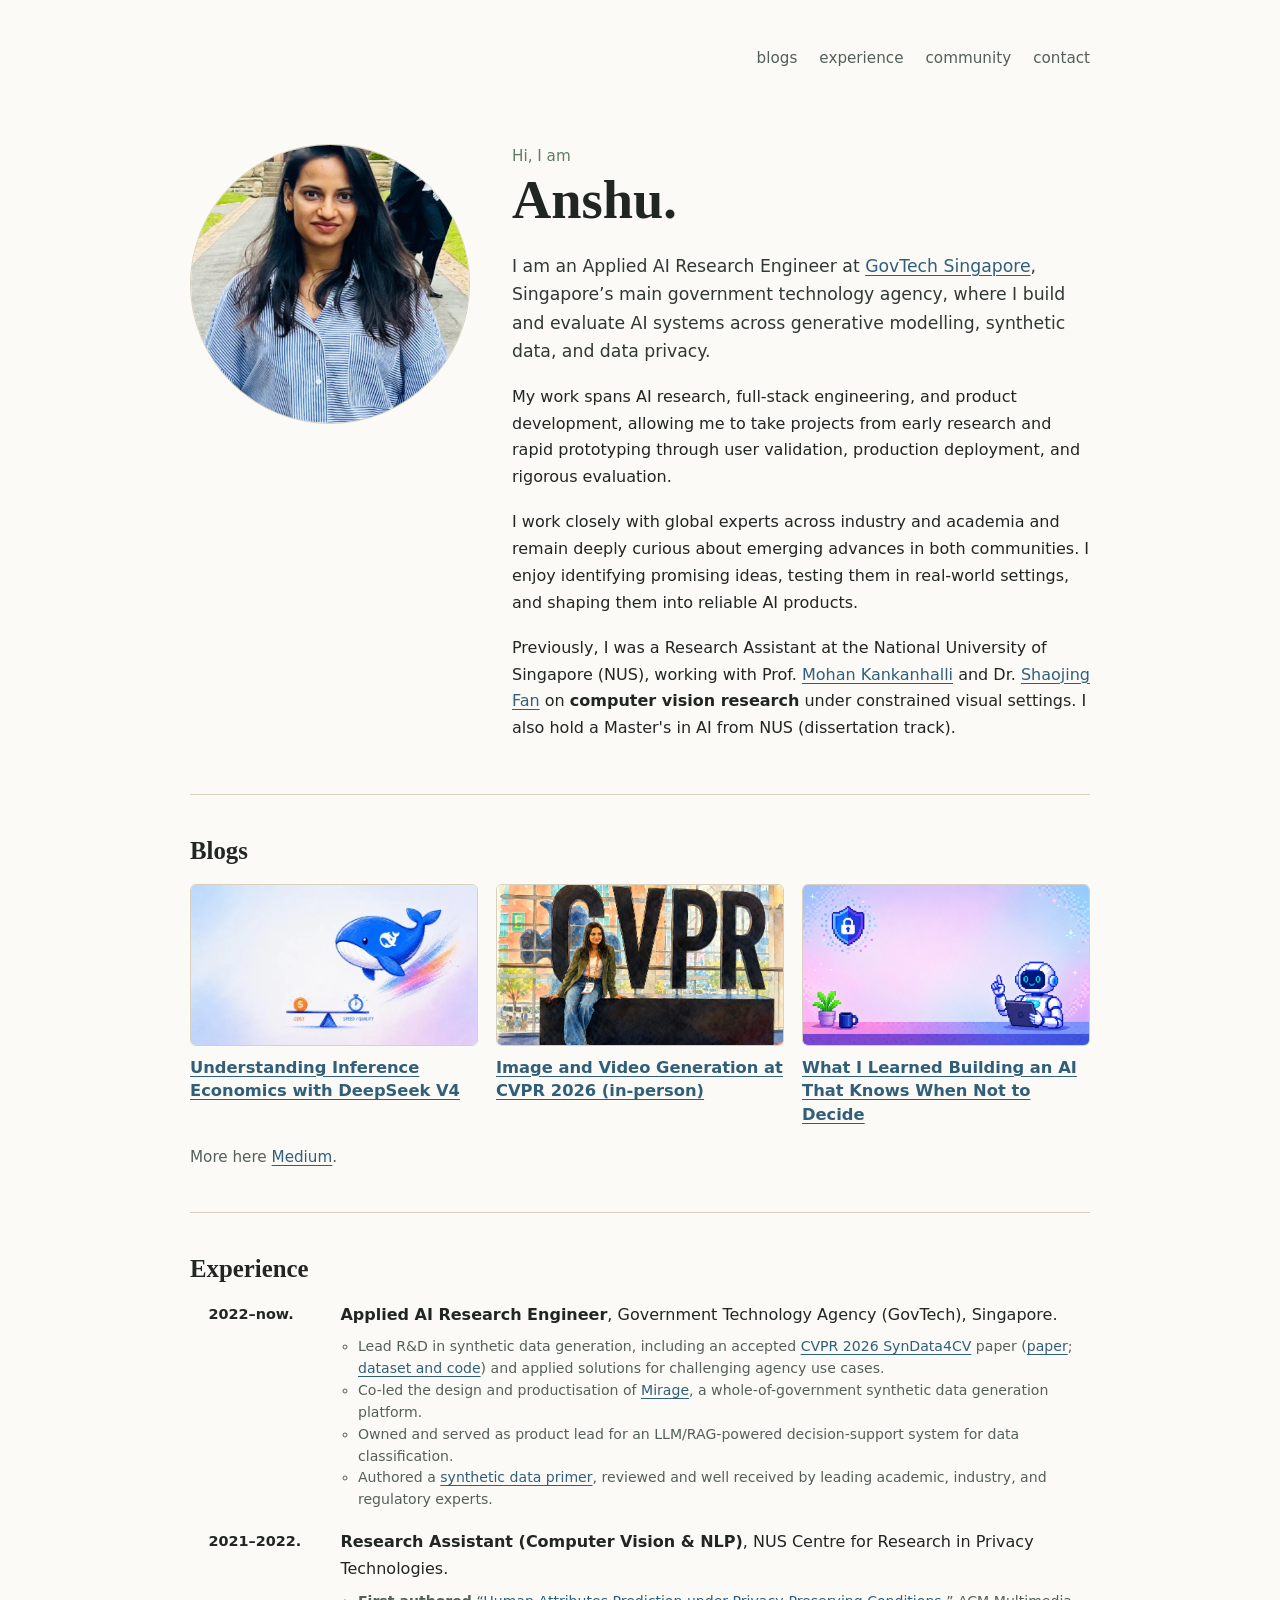
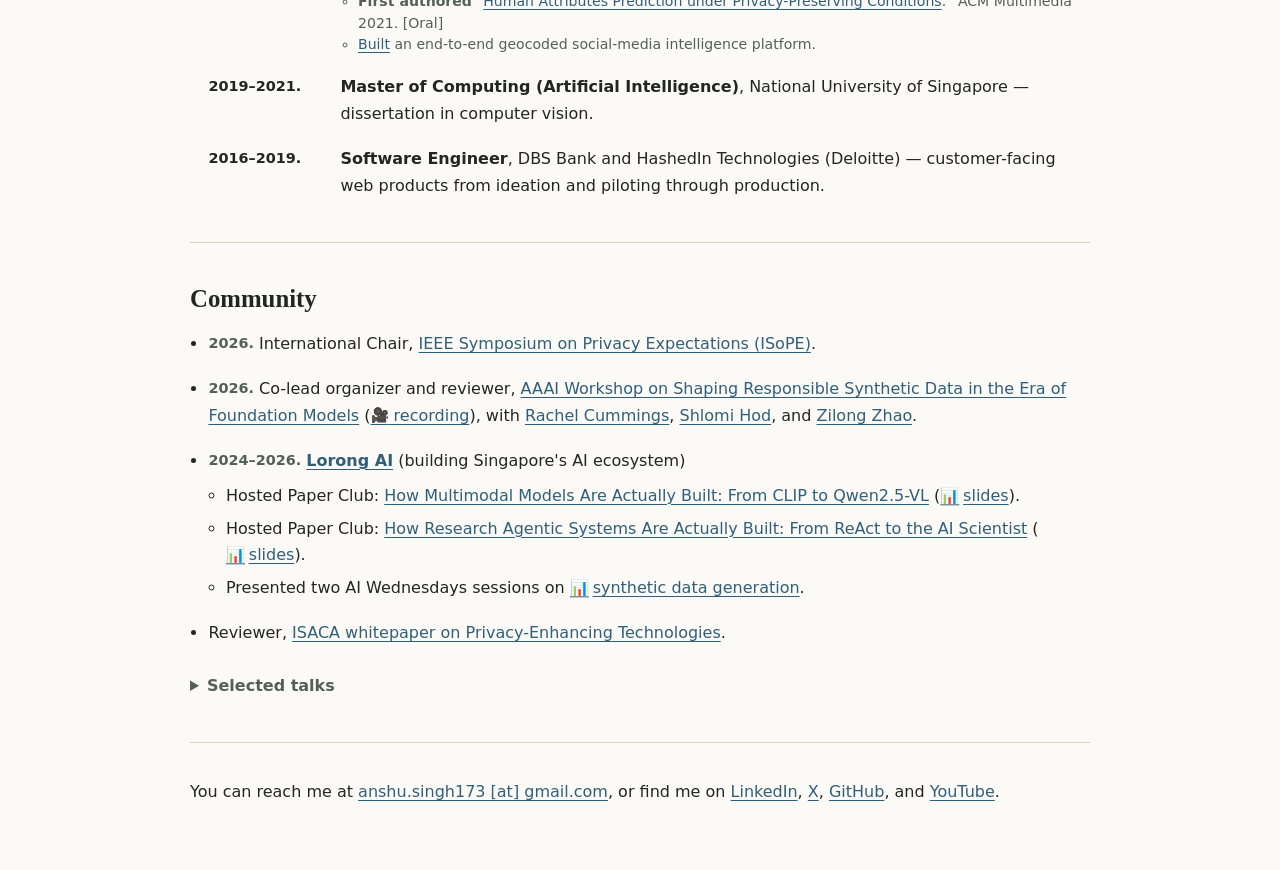
==== commit 44ec0948: "Expand portfolio experience highlights" ====
--- a/index.html
+++ b/index.html
@@ -232,7 +232,15 @@
         <ul class="paper-list speaking-list">
           <li>
             <span class="item-year">2022&ndash;now.</span>
-            <span class="item-detail"><strong>Applied AI Research Engineer</strong>, Government Technology Agency (GovTech), Singapore.</span>
+            <div class="item-detail">
+              <strong>Applied AI Research Engineer</strong>, Government Technology Agency (GovTech), Singapore.
+              <ul class="experience-achievements">
+                <li>Lead R&amp;D in synthetic data generation, including an accepted <a href="https://syndata4cv.github.io/" target="_blank" rel="noreferrer">CVPR 2026 SynData4CV</a> paper (<a href="https://arxiv.org/abs/2607.16351" target="_blank" rel="noreferrer">paper</a>; <a href="https://huggingface.co/datasets/govtech/SynthSite" target="_blank" rel="noreferrer">dataset and code</a>) and applied solutions for challenging agency use cases.</li>
+                <li>Co-led the design and productisation of <a href="https://mirage.gov.sg/" target="_blank" rel="noreferrer">Mirage</a>, a whole-of-government synthetic data generation platform.</li>
+                <li>Owned and served as product lead for an LLM/RAG-powered decision-support system for data classification.</li>
+                <li>Authored a <a href="https://public.practice.gto.tech.gov.sg/data/content/publications/synthetic-data/overview" target="_blank" rel="noreferrer">synthetic data primer</a>, reviewed and well received by leading academic, industry, and regulatory experts.</li>
+              </ul>
+            </div>
           </li>
           <li>
             <span class="item-year">2021&ndash;2022.</span>
@@ -240,6 +248,7 @@
               <strong>Research Assistant (Computer Vision &amp; NLP)</strong>, NUS Centre for Research in Privacy Technologies.
               <ul class="experience-achievements">
                 <li><strong>First authored</strong> &ldquo;<a href="https://dblp.org/rec/conf/mm/SinghFK21" target="_blank" rel="noreferrer">Human Attributes Prediction under Privacy-Preserving Conditions</a>.&rdquo; ACM Multimedia 2021. [Oral]</li>
+                <li><a href="https://github.com/anshu0612/geocoded-tweets-insights-dashboard" target="_blank" rel="noreferrer">Built</a> an end-to-end geocoded social-media intelligence platform.</li>
               </ul>
             </div>
           </li>
